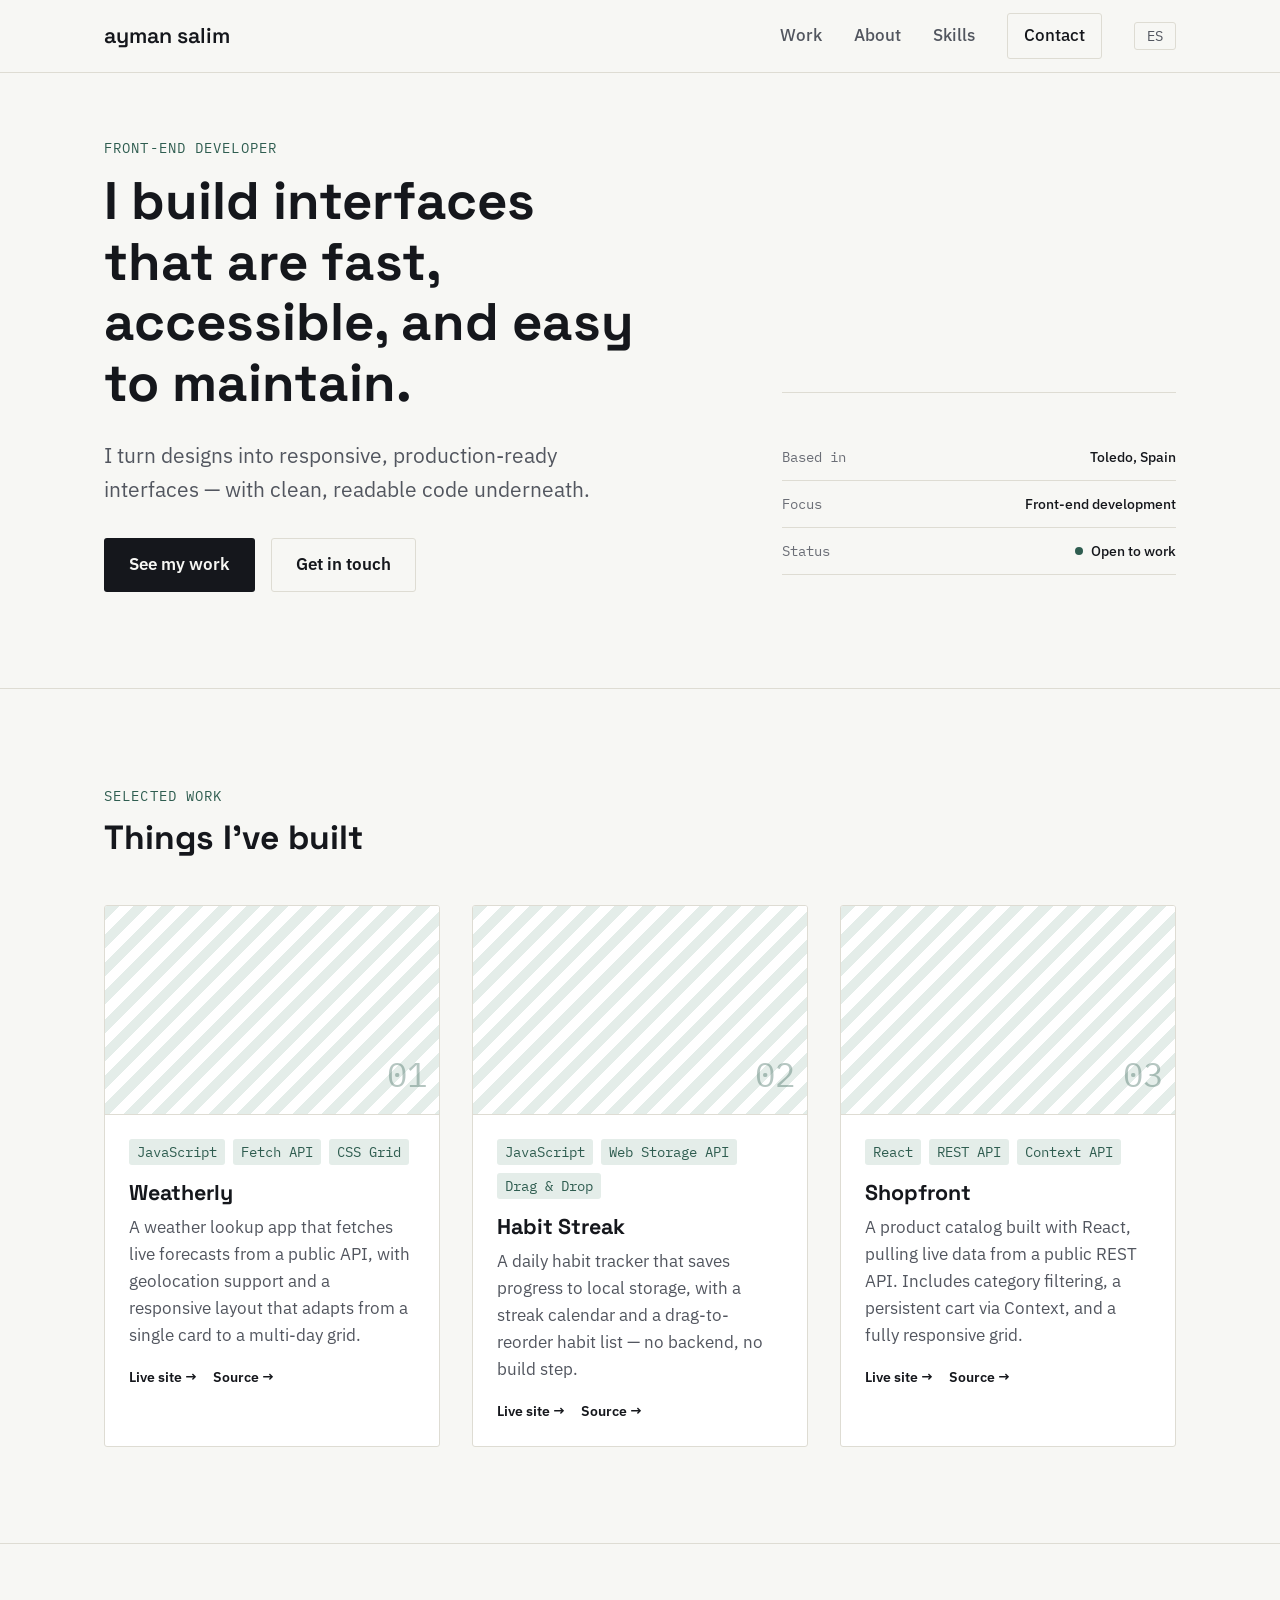
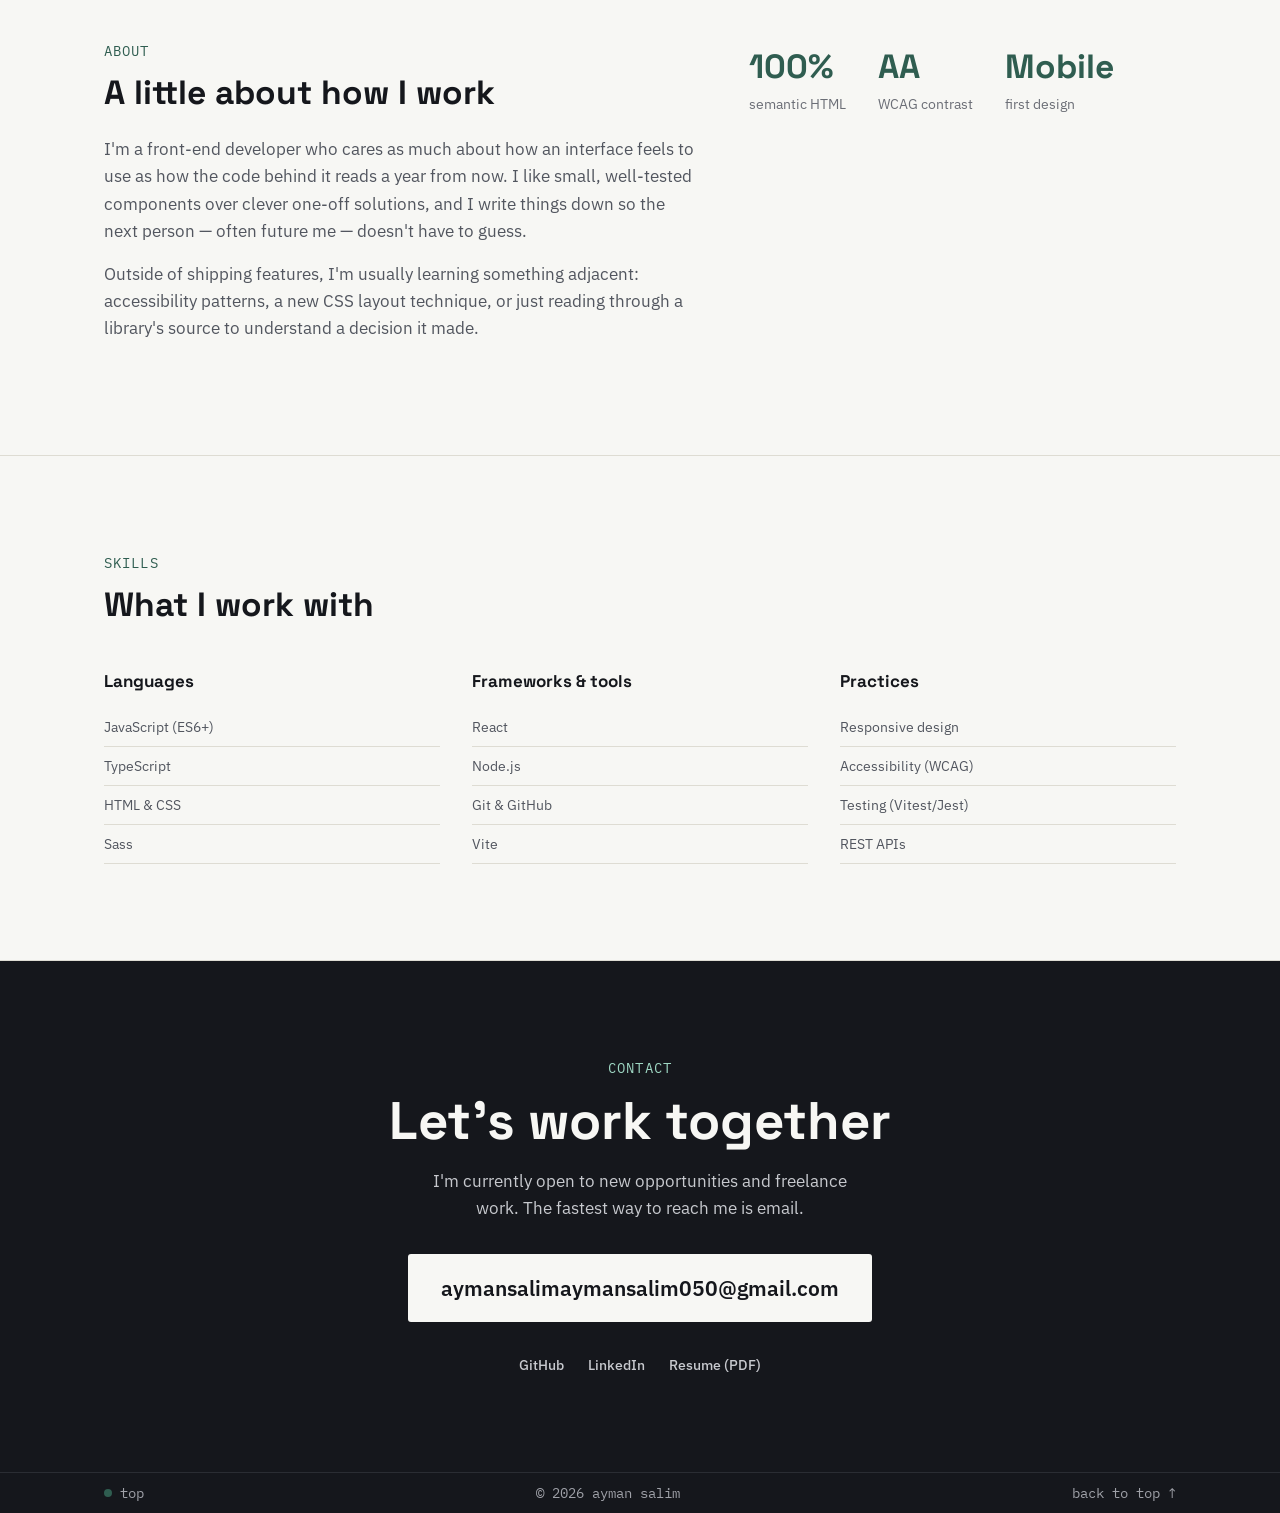
==== index.html @ 505f9938 "Initial commit: Ayman Salim portfolio site" ====
<!DOCTYPE html>
<html lang="en">
<head>
  <meta charset="UTF-8">
  <meta name="viewport" content="width=device-width, initial-scale=1.0">
  <title>ayman salim — Front-End Developer</title>
  <meta name="description" content="Portfolio of ayman salim, a front-end developer building fast, accessible web interfaces with clean, maintainable code.">

  <link rel="icon" type="image/svg+xml" href="favicon.svg">

  <!-- Social preview card (Facebook, WhatsApp, LinkedIn, etc.) -->
  <meta property="og:type" content="website">
  <meta property="og:title" content="ayman salim — Front-End Developer">
  <meta property="og:description" content="Portfolio of ayman salim, a front-end developer building fast, accessible web interfaces with clean, maintainable code.">
  <meta name="twitter:card" content="summary">
  <meta name="twitter:title" content="ayman salim — Front-End Developer">
  <meta name="twitter:description" content="Portfolio of ayman salim, a front-end developer building fast, accessible web interfaces with clean, maintainable code.">

  <link rel="preconnect" href="https://fonts.googleapis.com">
  <link rel="preconnect" href="https://fonts.gstatic.com" crossorigin>
  <link href="https://fonts.googleapis.com/css2?family=IBM+Plex+Mono:wght@400;500&family=IBM+Plex+Sans:wght@400;500;600&family=Space+Grotesk:wght@500;600;700&display=swap" rel="stylesheet">

  <link rel="stylesheet" href="styles.css">
</head>
<body>

  <a class="skip-link" href="#main" data-i18n="skipLink">Skip to content</a>

  <header class="site-header">
    <div class="wrap header-inner">
      <a href="#top" class="logo">ayman salim</a>

      <button class="nav-toggle" id="navToggle" aria-expanded="false" aria-controls="primaryNav">
        <span class="nav-toggle-bar"></span>
        <span class="nav-toggle-bar"></span>
        <span class="nav-toggle-bar"></span>
        <span class="sr-only" data-i18n="navMenu">Menu</span>
      </button>

      <nav class="primary-nav" id="primaryNav">
        <a href="#work" data-i18n="navWork">Work</a>
        <a href="#about" data-i18n="navAbout">About</a>
        <a href="#skills" data-i18n="navSkills">Skills</a>
        <a href="#contact" class="nav-cta" data-i18n="navContact">Contact</a>
        <!-- Language toggle: swaps text via data-i18n attributes in script.js, no page reload -->
        <button class="lang-toggle" id="langToggle" type="button">ES</button>
      </nav>
    </div>
  </header>

  <main id="main">

    <!-- ============ HERO ============ -->
    <section id="top" class="hero">
      <div class="wrap hero-inner">
        <div class="hero-copy">
          <p class="eyebrow" data-i18n="heroEyebrow">Front-End Developer</p>
          <h1 data-i18n="heroHeadline">I build interfaces that are fast, accessible, and easy to maintain.</h1>
          <p class="hero-lede" data-i18n="heroLede">
            I turn designs into responsive, production-ready interfaces —
            with clean, readable code underneath.
          </p>
          <div class="hero-actions">
            <a href="#work" class="btn btn-primary" data-i18n="heroCtaWork">See my work</a>
            <a href="#contact" class="btn btn-ghost" data-i18n="heroCtaContact">Get in touch</a>
          </div>
        </div>

        <aside class="hero-meta" aria-label="Quick facts" data-i18n-aria="heroMetaAriaLabel">
          <dl>
            <div class="hero-meta-row">
              <dt data-i18n="heroMetaBasedIn">Based in</dt>
              <dd data-i18n="heroMetaLocation">Toledo, Spain</dd>
            </div>
            <div class="hero-meta-row">
              <dt data-i18n="heroMetaFocusLabel">Focus</dt>
              <dd data-i18n="heroMetaFocusValue">Front-end development</dd>
            </div>
            <div class="hero-meta-row">
              <dt data-i18n="heroMetaStatusLabel">Status</dt>
              <dd><span class="status-dot" aria-hidden="true"></span> <span data-i18n="heroMetaStatusValue">Open to work</span></dd>
            </div>
          </dl>
        </aside>
      </div>
    </section>

    <!-- ============ WORK ============ -->
    <section id="work" class="work">
      <div class="wrap reveal">
        <p class="eyebrow" data-i18n="workEyebrow">Selected work</p>
        <h2 data-i18n="workHeading">Things I've built</h2>

        <div class="project-grid">

          <!--
            TO ADD A REAL PROJECT: copy one whole <article class="project-card">…</article>
            block (or paste over an example one below), then:
              1. Swap the <div class="project-media"> for a real screenshot:
                 <img src="images/your-project.png" alt="Screenshot of Your Project">
              2. Update the tags, <h3> title, and <p data-i18n="..."> description
                 (give it its own data-i18n key and add EN/ES text for it in script.js).
              3. Point "Live site" at your deployed URL (e.g. Netlify/GitHub Pages)
                 and "Source" at the GitHub repo.
          -->
          <article class="project-card">
            <div class="project-media" aria-hidden="true"></div>
            <div class="project-body">
              <div class="project-tags">
                <span class="tag">JavaScript</span>
                <span class="tag">Fetch API</span>
                <span class="tag">CSS Grid</span>
              </div>
              <h3>Weatherly</h3>
              <p data-i18n="project1Desc">A weather lookup app that fetches live forecasts from a public API, with geolocation support and a responsive layout that adapts from a single card to a multi-day grid.</p>
              <div class="project-links">
                <a href="#" data-i18n="linkLiveSite">Live site →</a>
                <a href="#" data-i18n="linkSource">Source →</a>
              </div>
            </div>
          </article>

          <article class="project-card">
            <div class="project-media" aria-hidden="true"></div>
            <div class="project-body">
              <div class="project-tags">
                <span class="tag">JavaScript</span>
                <span class="tag">Web Storage API</span>
                <span class="tag">Drag &amp; Drop</span>
              </div>
              <h3>Habit Streak</h3>
              <p data-i18n="project2Desc">A daily habit tracker that saves progress to local storage, with a streak calendar and a drag-to-reorder habit list — no backend, no build step.</p>
              <div class="project-links">
                <a href="#" data-i18n="linkLiveSite">Live site →</a>
                <a href="#" data-i18n="linkSource">Source →</a>
              </div>
            </div>
          </article>

          <article class="project-card">
            <div class="project-media" aria-hidden="true"></div>
            <div class="project-body">
              <div class="project-tags">
                <span class="tag">React</span>
                <span class="tag">REST API</span>
                <span class="tag">Context API</span>
              </div>
              <h3>Shopfront</h3>
              <p data-i18n="project3Desc">A product catalog built with React, pulling live data from a public REST API. Includes category filtering, a persistent cart via Context, and a fully responsive grid.</p>
              <div class="project-links">
                <a href="#" data-i18n="linkLiveSite">Live site →</a>
                <a href="#" data-i18n="linkSource">Source →</a>
              </div>
            </div>
          </article>

        </div>
      </div>
    </section>

    <!-- ============ ABOUT ============ -->
    <section id="about" class="about">
      <div class="wrap about-inner reveal">
        <div>
          <p class="eyebrow" data-i18n="aboutEyebrow">About</p>
          <h2 data-i18n="aboutHeading">A little about how I work</h2>
          <!-- REPLACE: your real bio, 2–3 short paragraphs -->
          <p data-i18n="aboutBio1">
            I'm a front-end developer who cares as much about how an
            interface feels to use as how the code behind it reads a year
            from now. I like small, well-tested components over clever
            one-off solutions, and I write things down so the next person —
            often future me — doesn't have to guess.
          </p>
          <p data-i18n="aboutBio2">
            Outside of shipping features, I'm usually learning something
            adjacent: accessibility patterns, a new CSS layout technique, or
            just reading through a library's source to understand a decision
            it made.
          </p>
        </div>
        <div class="about-facts">
          <div class="fact">
            <span class="fact-num">100%</span>
            <span class="fact-label" data-i18n="factSemantic">semantic HTML</span>
          </div>
          <div class="fact">
            <span class="fact-num">AA</span>
            <span class="fact-label" data-i18n="factAccessible">WCAG contrast</span>
          </div>
          <div class="fact">
            <span class="fact-num">Mobile</span>
            <span class="fact-label" data-i18n="factResponsive">first design</span>
          </div>
        </div>
      </div>
    </section>

    <!-- ============ SKILLS ============ -->
    <section id="skills" class="skills">
      <div class="wrap reveal">
        <p class="eyebrow" data-i18n="skillsEyebrow">Skills</p>
        <h2 data-i18n="skillsHeading">What I work with</h2>

        <div class="skills-grid">
          <div class="skill-group">
            <h3 data-i18n="skillsLanguages">Languages</h3>
            <ul>
              <li>JavaScript (ES6+)</li>
              <li>TypeScript</li>
              <li>HTML &amp; CSS</li>
              <li>Sass</li>
            </ul>
          </div>
          <div class="skill-group">
            <h3 data-i18n="skillsFrameworks">Frameworks &amp; tools</h3>
            <ul>
              <li>React</li>
              <li>Node.js</li>
              <li>Git &amp; GitHub</li>
              <li>Vite</li>
            </ul>
          </div>
          <div class="skill-group">
            <h3 data-i18n="skillsPractices">Practices</h3>
            <ul>
              <li data-i18n="practiceResponsive">Responsive design</li>
              <li data-i18n="practiceAccessibility">Accessibility (WCAG)</li>
              <li data-i18n="practiceTesting">Testing (Vitest/Jest)</li>
              <li data-i18n="practiceRest">REST APIs</li>
            </ul>
          </div>
        </div>
      </div>
    </section>

    <!-- ============ CONTACT ============ -->
    <section id="contact" class="contact">
      <div class="wrap contact-inner reveal">
        <p class="eyebrow" data-i18n="contactEyebrow">Contact</p>
        <h2 data-i18n="contactHeading">Let's work together</h2>
        <p class="contact-lede" data-i18n="contactLede">
          I'm currently open to new opportunities and freelance work.
          The fastest way to reach me is email.
        </p>
        <a href="mailto:aymansalimaymansalim050@gmail.com" class="btn btn-primary btn-large">aymansalimaymansalim050@gmail.com</a>
        <div class="contact-links">
          <a href="https://github.com/aymansalimaymansalim050-dev">GitHub</a>
          <a href="https://www.linkedin.com/in/aymansalim-aymansalim-318a273a3/">LinkedIn</a>
          <a href="#" data-i18n="contactResume">Resume (PDF)</a>
        </div>
      </div>
    </section>

  </main>

  <footer class="site-footer">
    <div class="wrap status-bar">
      <span class="status-bar-item">
        <span class="status-dot" aria-hidden="true"></span>
        <span id="statusSection">top</span>
      </span>
      <span class="status-bar-item status-bar-copyright">© 2026 ayman salim</span>
      <a class="status-bar-item status-bar-top" href="#top" data-i18n="footerBackToTop">back to top ↑</a>
    </div>
  </footer>

  <script src="script.js" defer></script>
</body>
</html>
---- styles.css ----
/* ==========================================================================
   DESIGN TOKENS
   Everything visual is derived from these variables. Change a value here
   and it updates everywhere it's used — this is what keeps a site looking
   consistent instead of drifting as it grows.
   ========================================================================== */
:root {
  /* Color */
  --bg: #F7F7F4;
  --bg-raised: #FFFFFF;
  --ink: #15171C;
  --ink-soft: #52565F;
  --ink-faint: #6B6E76;
  --accent: #2F5D50;
  --accent-soft: #E4EDE9;
  --line: #DEDCD3;

  /* Type */
  --font-display: "Space Grotesk", sans-serif;
  --font-body: "IBM Plex Sans", sans-serif;
  --font-mono: "IBM Plex Mono", monospace;

  /* Fluid type scale: clamp(min, preferred, max) so text scales smoothly
     between mobile and desktop instead of jumping at breakpoints. */
  --step-sm: clamp(0.8rem, 0.78rem + 0.1vw, 0.875rem);
  --step-base: clamp(1rem, 0.97rem + 0.15vw, 1.0625rem);
  --step-lg: clamp(1.15rem, 1.1rem + 0.3vw, 1.35rem);
  --step-xl: clamp(1.6rem, 1.4rem + 1vw, 2.1rem);
  --step-2xl: clamp(2.1rem, 1.7rem + 2vw, 3.4rem);

  /* Spacing scale (4px base) */
  --space-1: 0.25rem;
  --space-2: 0.5rem;
  --space-3: 0.75rem;
  --space-4: 1rem;
  --space-6: 1.5rem;
  --space-8: 2rem;
  --space-12: 3rem;
  --space-16: 4rem;
  --space-24: 6rem;

  --radius: 3px;
  --max-width: 1120px;
  --transition: 160ms ease;
}

/* ==========================================================================
   RESET & BASE
   ========================================================================== */
*, *::before, *::after { box-sizing: border-box; }
html { scroll-behavior: smooth; }

@media (prefers-reduced-motion: reduce) {
  html { scroll-behavior: auto; }
  *, *::before, *::after {
    animation-duration: 0.01ms !important;
    transition-duration: 0.01ms !important;
  }
}

body {
  margin: 0;
  background: var(--bg);
  color: var(--ink);
  font-family: var(--font-body);
  font-size: var(--step-base);
  line-height: 1.6;
  -webkit-font-smoothing: antialiased;
}

h1, h2, h3 { font-family: var(--font-display); line-height: 1.15; margin: 0; }
p { margin: 0 0 var(--space-4); color: var(--ink-soft); }
ul { margin: 0; padding: 0; list-style: none; }
a { color: inherit; text-decoration: none; }
img { max-width: 100%; display: block; }

/* Visible focus ring for keyboard users — never remove this without
   replacing it with something equally visible. Mouse users don't see it
   because we scope it to :focus-visible. */
:focus-visible {
  outline: 2px solid var(--accent);
  outline-offset: 3px;
}

.sr-only {
  position: absolute;
  width: 1px; height: 1px;
  padding: 0; margin: -1px;
  overflow: hidden;
  clip: rect(0, 0, 0, 0);
  white-space: nowrap;
  border: 0;
}

.skip-link {
  position: absolute;
  left: var(--space-4);
  top: -100px;
  background: var(--ink);
  color: var(--bg);
  padding: var(--space-2) var(--space-4);
  border-radius: var(--radius);
  z-index: 100;
  transition: top var(--transition);
}
.skip-link:focus { top: var(--space-4); }

.wrap {
  max-width: var(--max-width);
  margin-inline: auto;
  padding-inline: var(--space-6);
}

/* Scroll reveal: sections fade + rise into place the first time they enter
   the viewport (see the IntersectionObserver in script.js). The hidden state
   only applies once script.js adds "js-ready" to <html> — so if JS fails to
   load, .reveal elements are just normal, fully-visible content. */
.js-ready .reveal {
  opacity: 0;
  transform: translateY(16px);
  transition: opacity 500ms ease, transform 500ms ease;
}
.js-ready .reveal.is-visible {
  opacity: 1;
  transform: translateY(0);
}

.eyebrow {
  font-family: var(--font-mono);
  font-size: var(--step-sm);
  color: var(--accent);
  text-transform: uppercase;
  letter-spacing: 0.08em;
  margin: 0 0 var(--space-3);
}

/* ==========================================================================
   BUTTONS
   ========================================================================== */
.btn {
  display: inline-flex;
  align-items: center;
  gap: var(--space-2);
  padding: var(--space-3) var(--space-6);
  border-radius: var(--radius);
  font-weight: 600;
  font-size: var(--step-base);
  border: 1px solid transparent;
  transition: background var(--transition), color var(--transition), border-color var(--transition);
}
.btn-primary { background: var(--ink); color: var(--bg); }
.btn-primary:hover { background: var(--accent); }
.btn-ghost { border-color: var(--line); color: var(--ink); }
.btn-ghost:hover { border-color: var(--ink); }
.btn-large { padding: var(--space-4) var(--space-8); font-size: var(--step-lg); }

/* ==========================================================================
   HEADER / NAV
   ========================================================================== */
.site-header {
  position: sticky;
  top: 0;
  z-index: 50;
  background: var(--bg);
  border-bottom: 1px solid var(--line);
}

.header-inner {
  display: flex;
  align-items: center;
  justify-content: space-between;
  height: 72px;
}

.logo {
  font-family: var(--font-display);
  font-weight: 600;
  font-size: var(--step-lg);
}

.primary-nav {
  display: none;
  gap: var(--space-8);
  align-items: center;
}
.primary-nav a { font-weight: 500; color: var(--ink-soft); transition: color var(--transition); }
.primary-nav a:hover { color: var(--ink); }
.primary-nav a.nav-cta {
  color: var(--ink);
  border: 1px solid var(--line);
  border-radius: var(--radius);
  padding: var(--space-2) var(--space-4);
}
.primary-nav a.nav-cta:hover { border-color: var(--ink); }
.primary-nav a.active-link { color: var(--accent); }

.lang-toggle {
  font-family: var(--font-mono);
  font-size: var(--step-sm);
  color: var(--ink-soft);
  background: none;
  border: 1px solid var(--line);
  border-radius: var(--radius);
  padding: var(--space-1) var(--space-3);
  cursor: pointer;
  transition: border-color var(--transition), color var(--transition);
}
.lang-toggle:hover { border-color: var(--accent); color: var(--accent); }

.nav-toggle {
  display: flex;
  flex-direction: column;
  gap: 5px;
  width: 32px;
  padding: var(--space-2);
  background: none;
  border: none;
  cursor: pointer;
}
.nav-toggle-bar {
  height: 2px;
  background: var(--ink);
  border-radius: 2px;
  transition: transform var(--transition), opacity var(--transition);
}
.nav-toggle[aria-expanded="true"] .nav-toggle-bar:nth-child(1) { transform: translateY(7px) rotate(45deg); }
.nav-toggle[aria-expanded="true"] .nav-toggle-bar:nth-child(2) { opacity: 0; }
.nav-toggle[aria-expanded="true"] .nav-toggle-bar:nth-child(3) { transform: translateY(-7px) rotate(-45deg); }

/* Mobile menu: shown as a full-width dropdown when toggled open */
@media (max-width: 767px) {
  .primary-nav {
    position: absolute;
    top: 72px; left: 0; right: 0;
    flex-direction: column;
    align-items: flex-start;
    gap: var(--space-2);
    background: var(--bg);
    border-bottom: 1px solid var(--line);
    padding: var(--space-4) var(--space-6) var(--space-6);
  }
  .primary-nav.open { display: flex; }
}

@media (min-width: 768px) {
  .nav-toggle { display: none; }
  .primary-nav { display: flex; }
}

/* ==========================================================================
   HERO
   ========================================================================== */
.hero { padding-block: var(--space-16) var(--space-24); }

.hero-inner {
  display: grid;
  gap: var(--space-12);
}

.hero h1 {
  font-size: var(--step-2xl);
  max-width: 16ch;
  margin-bottom: var(--space-6);
}

.hero-lede { font-size: var(--step-lg); max-width: 42ch; }

.hero-actions { display: flex; gap: var(--space-4); flex-wrap: wrap; margin-top: var(--space-8); }

.hero-meta {
  border-top: 1px solid var(--line);
  padding-top: var(--space-6);
}
.hero-meta-row {
  display: flex;
  justify-content: space-between;
  padding-block: var(--space-3);
  border-bottom: 1px solid var(--line);
  font-size: var(--step-sm);
}
.hero-meta-row dt { font-family: var(--font-mono); color: var(--ink-faint); }
.hero-meta-row dd { margin: 0; font-weight: 500; display: flex; align-items: center; gap: var(--space-2); }

.status-dot {
  width: 8px; height: 8px;
  border-radius: 50%;
  background: var(--accent);
  display: inline-block;
}

@media (min-width: 900px) {
  .hero-inner { grid-template-columns: 1.6fr 1fr; align-items: end; }
}

/* ==========================================================================
   WORK
   ========================================================================== */
.work { padding-block: var(--space-24); border-top: 1px solid var(--line); }
.work h2 { font-size: var(--step-xl); margin-bottom: var(--space-12); }

.project-grid {
  display: grid;
  gap: var(--space-8);
  grid-template-columns: 1fr;
  counter-reset: project-counter;
}

@media (min-width: 700px) {
  .project-grid { grid-template-columns: repeat(2, 1fr); }
}
@media (min-width: 1050px) {
  .project-grid { grid-template-columns: repeat(3, 1fr); }
}

.project-card {
  background: var(--bg-raised);
  border: 1px solid var(--line);
  border-radius: var(--radius);
  overflow: hidden;
  counter-increment: project-counter;
  transition: border-color var(--transition), transform var(--transition), box-shadow var(--transition);
}
.project-card:hover {
  border-color: var(--accent);
  transform: translateY(-2px);
  box-shadow: 0 12px 24px -14px rgba(21, 23, 28, 0.25);
}

.project-media {
  position: relative;
  aspect-ratio: 16 / 10;
  background:
    repeating-linear-gradient(135deg, var(--accent-soft), var(--accent-soft) 10px, var(--bg-raised) 10px, var(--bg-raised) 20px);
  border-bottom: 1px solid var(--line);
  /* Placeholder pattern — swap for a real project screenshot: <img> instead of this div. */
}
.project-media::before {
  /* Shows 01 / 02 / 03 while the placeholder pattern is in use. Once you
     swap this div for a real <img>, the counter goes with it automatically. */
  content: counter(project-counter, decimal-leading-zero);
  position: absolute;
  right: var(--space-3);
  bottom: var(--space-3);
  font-family: var(--font-mono);
  font-size: var(--step-xl);
  color: var(--accent);
  opacity: 0.35;
}

.project-body { padding: var(--space-6); }

.project-tags { display: flex; flex-wrap: wrap; gap: var(--space-2); margin-bottom: var(--space-4); }
.tag {
  font-family: var(--font-mono);
  font-size: var(--step-sm);
  color: var(--accent);
  background: var(--accent-soft);
  padding: 2px var(--space-2);
  border-radius: var(--radius);
}

.project-card h3 { font-size: var(--step-lg); margin-bottom: var(--space-2); }

.project-links { display: flex; gap: var(--space-4); margin-top: var(--space-4); }
.project-links a { font-weight: 600; font-size: var(--step-sm); color: var(--ink); }
.project-links a:hover { color: var(--accent); }

/* ==========================================================================
   ABOUT
   ========================================================================== */
.about { padding-block: var(--space-24); border-top: 1px solid var(--line); }
.about-inner { display: grid; gap: var(--space-12); }
.about h2 { font-size: var(--step-xl); margin-bottom: var(--space-6); }

.about-facts { display: flex; gap: var(--space-8); align-items: flex-start; }
.fact { display: flex; flex-direction: column; }
.fact-num { font-family: var(--font-display); font-size: var(--step-xl); font-weight: 700; color: var(--accent); }
.fact-label { font-size: var(--step-sm); color: var(--ink-faint); }

@media (min-width: 900px) {
  .about-inner { grid-template-columns: 1.4fr 1fr; }
}

/* ==========================================================================
   SKILLS
   ========================================================================== */
.skills { padding-block: var(--space-24); border-top: 1px solid var(--line); }
.skills h2 { font-size: var(--step-xl); margin-bottom: var(--space-12); }

.skills-grid { display: grid; gap: var(--space-8); grid-template-columns: 1fr; }
@media (min-width: 700px) {
  .skills-grid { grid-template-columns: repeat(3, 1fr); }
}

.skill-group h3 { font-size: var(--step-base); margin-bottom: var(--space-4); }
.skill-group li {
  padding-block: var(--space-2);
  border-bottom: 1px solid var(--line);
  color: var(--ink-soft);
  font-size: var(--step-sm);
}

/* ==========================================================================
   CONTACT
   ========================================================================== */
.contact {
  padding-block: var(--space-24);
  border-top: 1px solid var(--line);
  background: var(--ink);
  color: var(--bg);
}
.contact-inner { text-align: center; }
.contact h2 { font-size: var(--step-2xl); color: var(--bg); margin-bottom: var(--space-4); }
.contact-lede { color: #C7C9CE; max-width: 46ch; margin-inline: auto; margin-bottom: var(--space-8); }
.contact .eyebrow { color: #9FD8C4; }

.contact .btn-primary { background: var(--bg); color: var(--ink); }
.contact .btn-primary:hover { background: #9FD8C4; }

.contact-links {
  display: flex;
  gap: var(--space-6);
  justify-content: center;
  margin-top: var(--space-8);
}
.contact-links a { font-size: var(--step-sm); color: #C7C9CE; font-weight: 500; transition: color var(--transition); }
.contact-links a:hover { color: var(--bg); }

/* ==========================================================================
   FOOTER / STATUS BAR
   Signature element: styled like an IDE status line, tracks the section
   currently in view (see script.js).
   ========================================================================== */
.site-footer { background: var(--ink); border-top: 1px solid #2A2D33; }

.status-bar {
  display: flex;
  align-items: center;
  justify-content: space-between;
  height: 40px;
  font-family: var(--font-mono);
  font-size: var(--step-sm);
  color: #9FA1A8;
}

.status-bar-item { display: flex; align-items: center; gap: var(--space-2); }
.status-bar-copyright { display: none; }
.status-bar-top { color: #9FA1A8; transition: color var(--transition); }
.status-bar-top:hover { color: var(--bg); }

@media (min-width: 600px) {
  .status-bar-copyright { display: inline; }
}
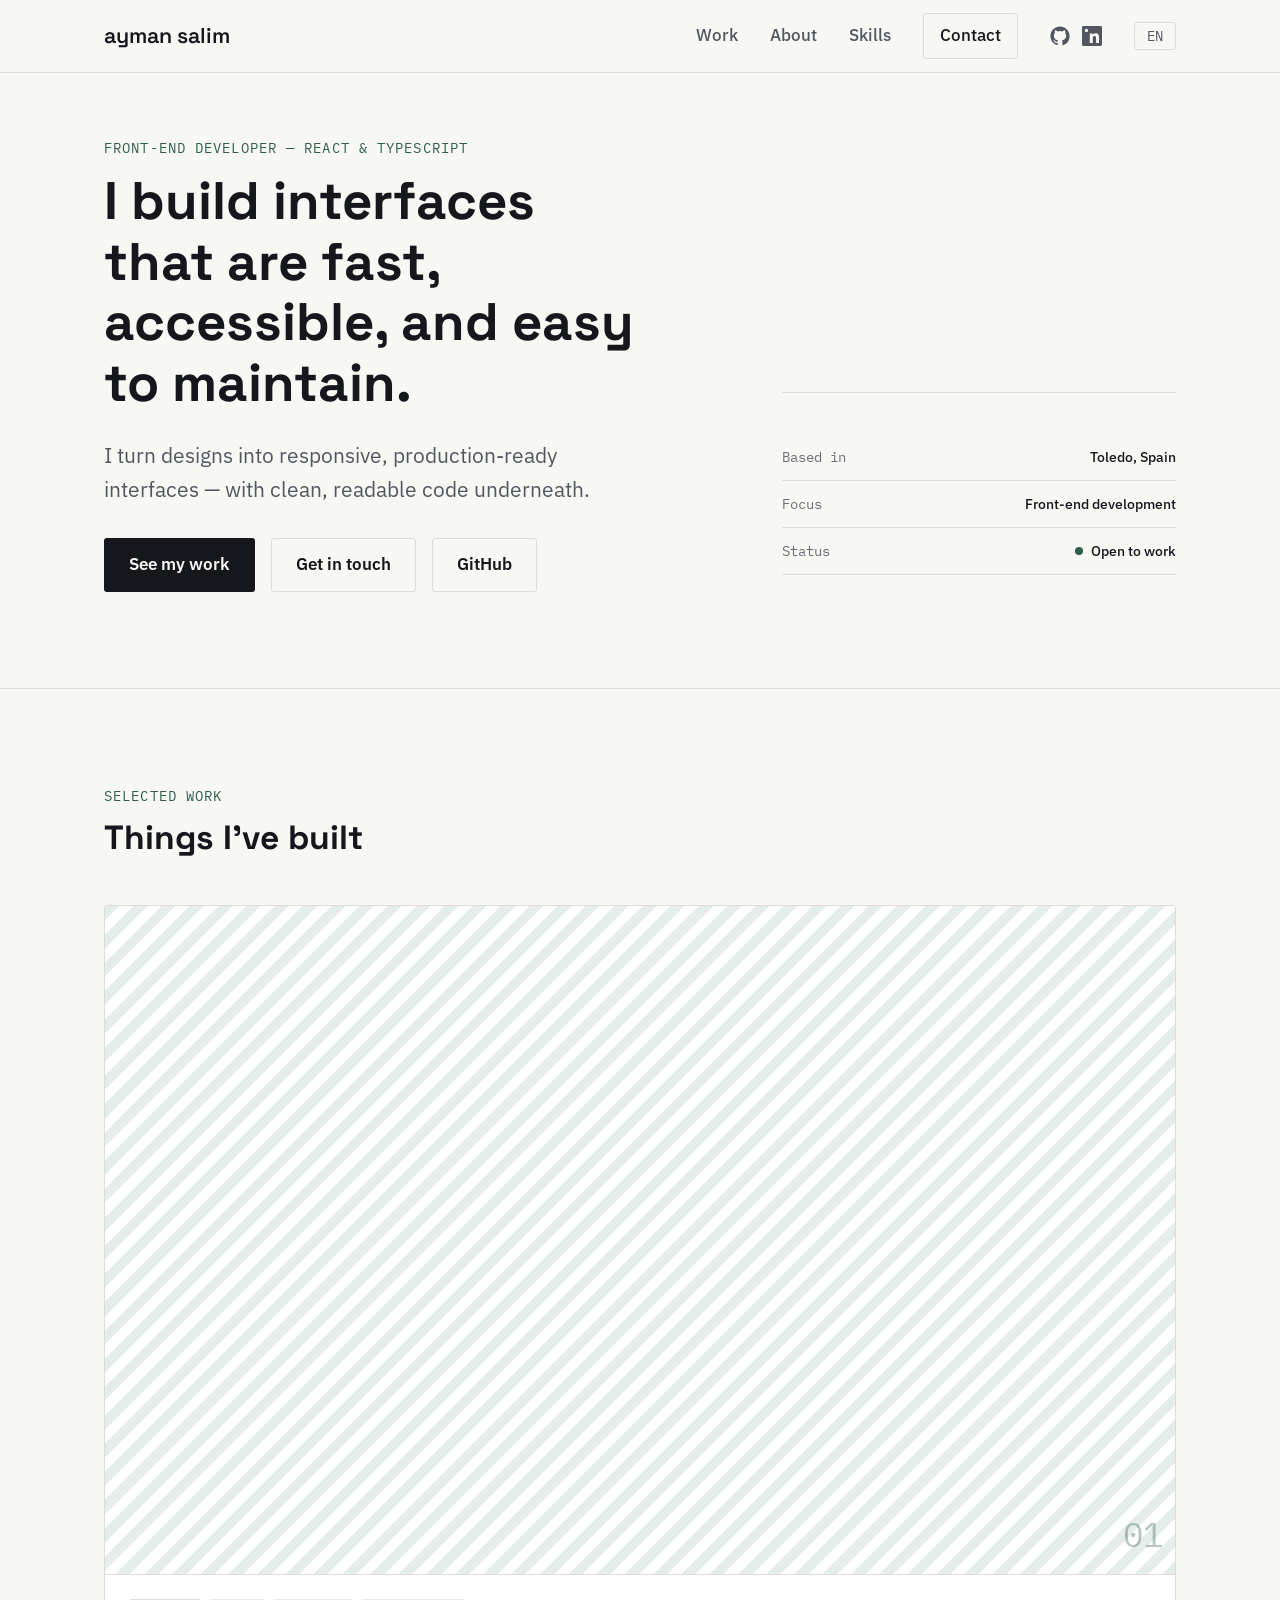
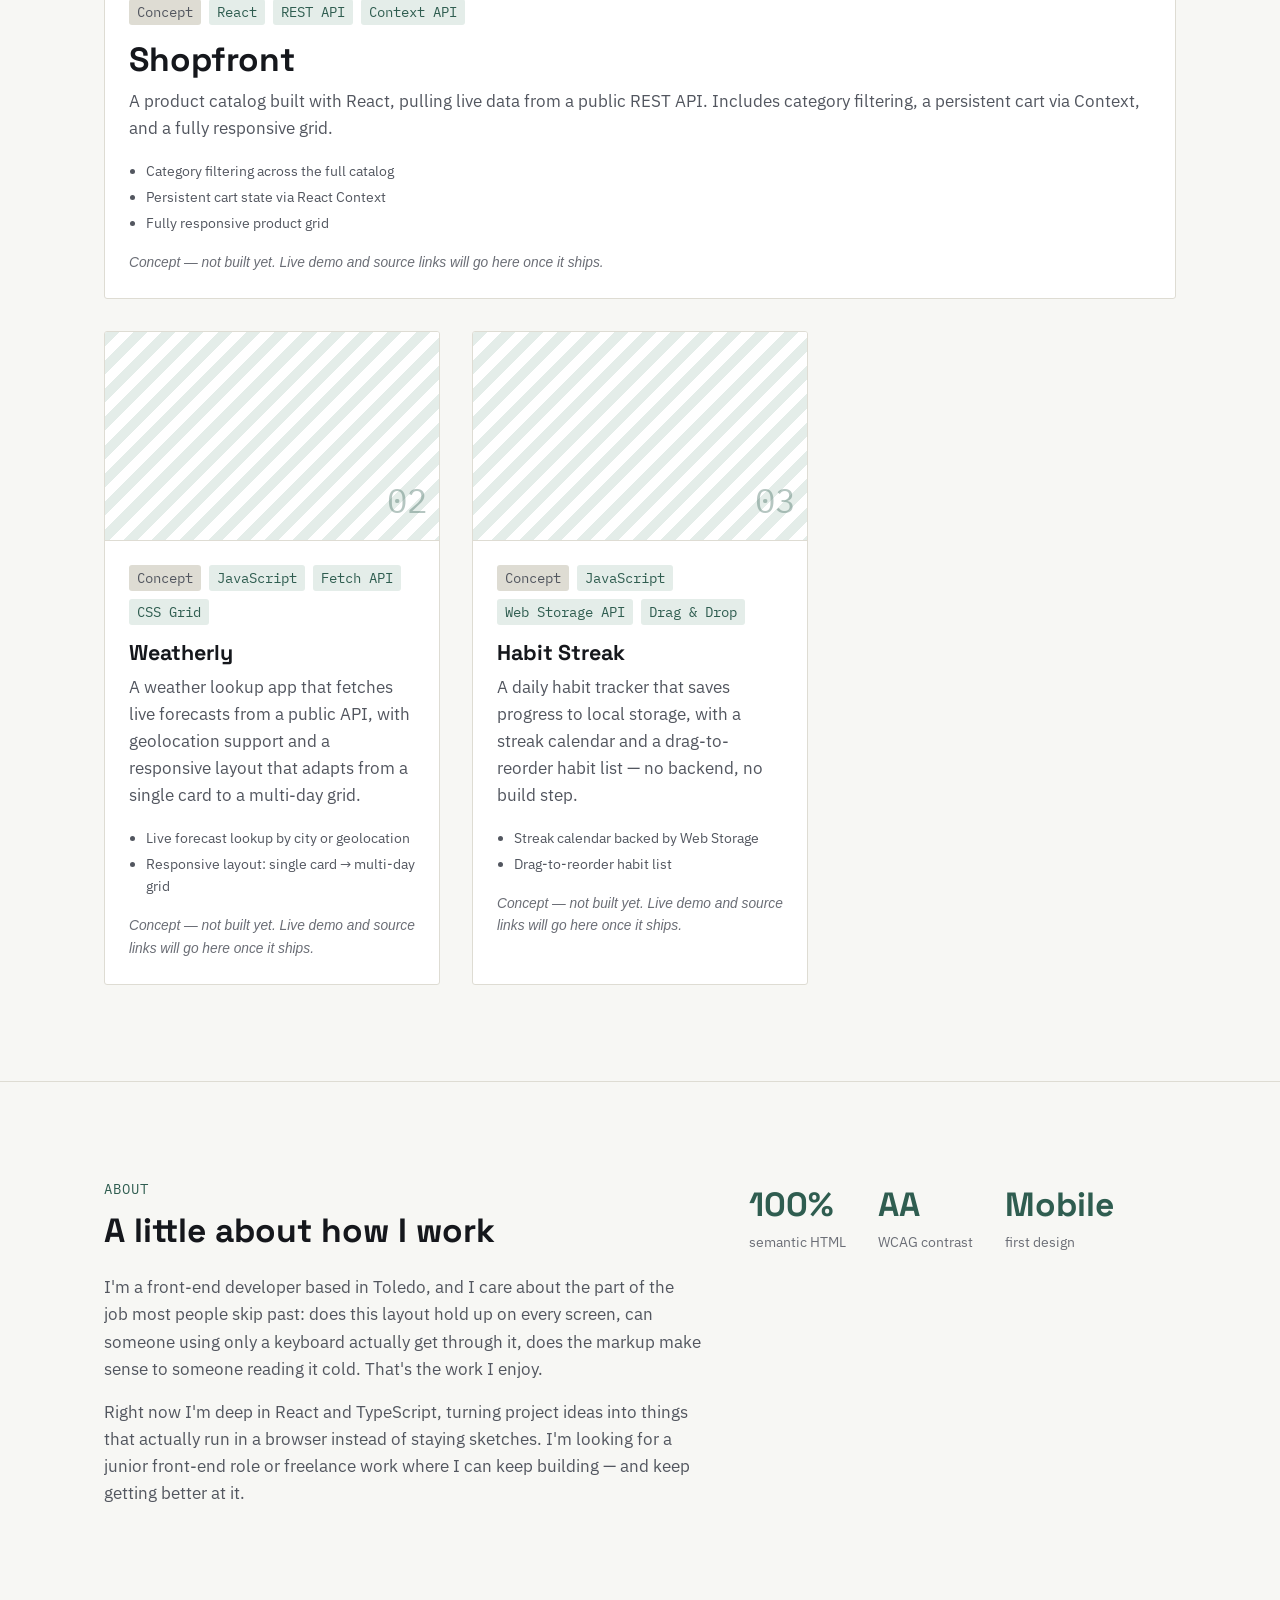
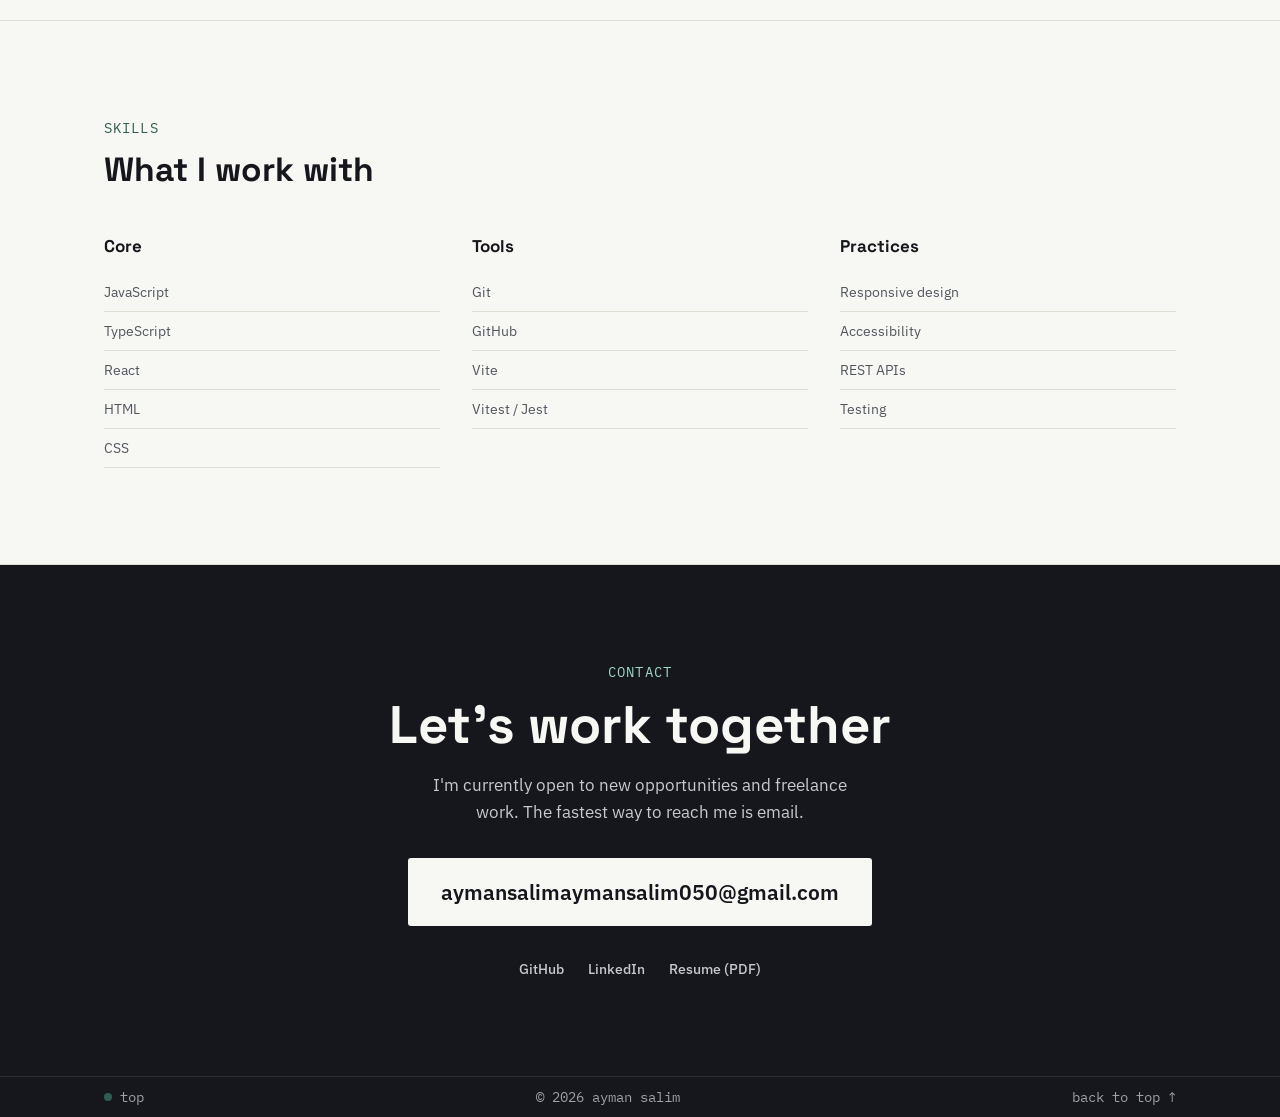
==== commit 2401eaff: "Full portfolio pass: React/TS positioning, honest concept-project cards, reworked about/skills, nav " ====
--- a/index.html
+++ b/index.html
@@ -4,17 +4,19 @@
   <meta charset="UTF-8">
   <meta name="viewport" content="width=device-width, initial-scale=1.0">
   <title>ayman salim — Front-End Developer</title>
-  <meta name="description" content="Portfolio of ayman salim, a front-end developer building fast, accessible web interfaces with clean, maintainable code.">
+  <meta name="description" content="Front-end developer specializing in React and TypeScript, building fast, responsive, and accessible web interfaces.">
+  <link rel="canonical" href="https://ayman-salim.vercel.app/">
 
   <link rel="icon" type="image/svg+xml" href="favicon.svg">
 
   <!-- Social preview card (Facebook, WhatsApp, LinkedIn, etc.) -->
   <meta property="og:type" content="website">
+  <meta property="og:url" content="https://ayman-salim.vercel.app/">
   <meta property="og:title" content="ayman salim — Front-End Developer">
-  <meta property="og:description" content="Portfolio of ayman salim, a front-end developer building fast, accessible web interfaces with clean, maintainable code.">
+  <meta property="og:description" content="Front-end developer specializing in React and TypeScript, building fast, responsive, and accessible web interfaces.">
   <meta name="twitter:card" content="summary">
   <meta name="twitter:title" content="ayman salim — Front-End Developer">
-  <meta name="twitter:description" content="Portfolio of ayman salim, a front-end developer building fast, accessible web interfaces with clean, maintainable code.">
+  <meta name="twitter:description" content="Front-end developer specializing in React and TypeScript, building fast, responsive, and accessible web interfaces.">
 
   <link rel="preconnect" href="https://fonts.googleapis.com">
   <link rel="preconnect" href="https://fonts.gstatic.com" crossorigin>
@@ -42,8 +44,18 @@
         <a href="#about" data-i18n="navAbout">About</a>
         <a href="#skills" data-i18n="navSkills">Skills</a>
         <a href="#contact" class="nav-cta" data-i18n="navContact">Contact</a>
+
+        <div class="nav-icons">
+          <a href="https://github.com/aymansalimaymansalim050-dev" class="nav-icon-link" aria-label="GitHub">
+            <svg viewBox="0 0 24 24" width="20" height="20" aria-hidden="true"><path fill="currentColor" d="M12 .5C5.65.5.5 5.65.5 12c0 5.09 3.29 9.4 7.86 10.93.57.1.78-.25.78-.55 0-.27-.01-1.17-.02-2.12-3.2.7-3.87-1.36-3.87-1.36-.53-1.33-1.28-1.69-1.28-1.69-1.05-.71.08-.7.08-.7 1.16.08 1.77 1.19 1.77 1.19 1.03 1.76 2.7 1.25 3.36.95.1-.75.4-1.25.72-1.53-2.56-.29-5.25-1.28-5.25-5.7 0-1.26.45-2.29 1.19-3.09-.12-.29-.52-1.47.11-3.06 0 0 .97-.31 3.18 1.18a11.1 11.1 0 0 1 5.79 0c2.2-1.49 3.17-1.18 3.17-1.18.64 1.59.24 2.77.12 3.06.74.8 1.19 1.83 1.19 3.09 0 4.43-2.7 5.41-5.27 5.7.42.36.78 1.07.78 2.16 0 1.56-.01 2.82-.01 3.2 0 .3.2.66.79.55A11.5 11.5 0 0 0 23.5 12c0-6.35-5.15-11.5-11.5-11.5Z"/></svg>
+          </a>
+          <a href="https://www.linkedin.com/in/aymansalim-aymansalim-318a273a3/" class="nav-icon-link" aria-label="LinkedIn">
+            <svg viewBox="0 0 24 24" width="20" height="20" aria-hidden="true"><path fill="currentColor" d="M20.45 20.45h-3.55v-5.57c0-1.33-.02-3.03-1.85-3.03-1.85 0-2.14 1.44-2.14 2.94v5.66H9.36V9h3.41v1.56h.05c.48-.9 1.63-1.85 3.36-1.85 3.59 0 4.27 2.36 4.27 5.44v6.3ZM5.34 7.43a2.06 2.06 0 1 1 0-4.12 2.06 2.06 0 0 1 0 4.12ZM3.56 20.45h3.56V9H3.56v11.45ZM22.22 0H1.77C.79 0 0 .77 0 1.73v20.54C0 23.23.79 24 1.77 24h20.45c.98 0 1.78-.77 1.78-1.73V1.73C24 .77 23.2 0 22.22 0Z"/></svg>
+          </a>
+        </div>
+
         <!-- Language toggle: swaps text via data-i18n attributes in script.js, no page reload -->
-        <button class="lang-toggle" id="langToggle" type="button">ES</button>
+        <button class="lang-toggle" id="langToggle" type="button">EN</button>
       </nav>
     </div>
   </header>
@@ -54,7 +66,7 @@
     <section id="top" class="hero">
       <div class="wrap hero-inner">
         <div class="hero-copy">
-          <p class="eyebrow" data-i18n="heroEyebrow">Front-End Developer</p>
+          <p class="eyebrow" data-i18n="heroEyebrow">Front-End Developer — React &amp; TypeScript</p>
           <h1 data-i18n="heroHeadline">I build interfaces that are fast, accessible, and easy to maintain.</h1>
           <p class="hero-lede" data-i18n="heroLede">
             I turn designs into responsive, production-ready interfaces —
@@ -63,6 +75,7 @@
           <div class="hero-actions">
             <a href="#work" class="btn btn-primary" data-i18n="heroCtaWork">See my work</a>
             <a href="#contact" class="btn btn-ghost" data-i18n="heroCtaContact">Get in touch</a>
+            <a href="https://github.com/aymansalimaymansalim050-dev" class="btn btn-ghost" data-i18n="heroCtaGithub">GitHub</a>
           </div>
         </div>
 
@@ -98,25 +111,52 @@
             block (or paste over an example one below), then:
               1. Swap the <div class="project-media"> for a real screenshot:
                  <img src="images/your-project.png" alt="Screenshot of Your Project">
-              2. Update the tags, <h3> title, and <p data-i18n="..."> description
+              2. Update the tags, <h3> title, feature list, and <p data-i18n="..."> description
                  (give it its own data-i18n key and add EN/ES text for it in script.js).
-              3. Point "Live site" at your deployed URL (e.g. Netlify/GitHub Pages)
-                 and "Source" at the GitHub repo.
+              3. Remove the .status-badge and .project-status paragraph — the project is real now.
+              4. Replace the .project-status paragraph with the actual links, e.g.:
+                 <div class="project-links">
+                   <a href="PROJECT_LIVE_URL" data-i18n="linkLiveSite">Live site →</a>
+                   <a href="PROJECT_GITHUB_URL" data-i18n="linkSource">Source →</a>
+                 </div>
+                 (swap PROJECT_LIVE_URL / PROJECT_GITHUB_URL for the real deploy + repo URLs)
           -->
+          <article class="project-card project-featured">
+            <div class="project-media" aria-hidden="true"></div>
+            <div class="project-body">
+              <div class="project-tags">
+                <span class="tag tag-status">Concept</span>
+                <span class="tag">React</span>
+                <span class="tag">REST API</span>
+                <span class="tag">Context API</span>
+              </div>
+              <h3>Shopfront</h3>
+              <p data-i18n="project3Desc">A product catalog built with React, pulling live data from a public REST API. Includes category filtering, a persistent cart via Context, and a fully responsive grid.</p>
+              <ul class="project-features">
+                <li data-i18n="project3Feat1">Category filtering across the full catalog</li>
+                <li data-i18n="project3Feat2">Persistent cart state via React Context</li>
+                <li data-i18n="project3Feat3">Fully responsive product grid</li>
+              </ul>
+              <p class="project-status" data-i18n="projectStatusConcept">Concept — not built yet. Live demo and source links will go here once it ships.</p>
+            </div>
+          </article>
+
           <article class="project-card">
             <div class="project-media" aria-hidden="true"></div>
             <div class="project-body">
               <div class="project-tags">
+                <span class="tag tag-status">Concept</span>
                 <span class="tag">JavaScript</span>
                 <span class="tag">Fetch API</span>
                 <span class="tag">CSS Grid</span>
               </div>
               <h3>Weatherly</h3>
               <p data-i18n="project1Desc">A weather lookup app that fetches live forecasts from a public API, with geolocation support and a responsive layout that adapts from a single card to a multi-day grid.</p>
-              <div class="project-links">
-                <a href="#" data-i18n="linkLiveSite">Live site →</a>
-                <a href="#" data-i18n="linkSource">Source →</a>
-              </div>
+              <ul class="project-features">
+                <li data-i18n="project1Feat1">Live forecast lookup by city or geolocation</li>
+                <li data-i18n="project1Feat2">Responsive layout: single card → multi-day grid</li>
+              </ul>
+              <p class="project-status" data-i18n="projectStatusConcept">Concept — not built yet. Live demo and source links will go here once it ships.</p>
             </div>
           </article>
 
@@ -124,33 +164,18 @@
             <div class="project-media" aria-hidden="true"></div>
             <div class="project-body">
               <div class="project-tags">
+                <span class="tag tag-status">Concept</span>
                 <span class="tag">JavaScript</span>
                 <span class="tag">Web Storage API</span>
                 <span class="tag">Drag &amp; Drop</span>
               </div>
               <h3>Habit Streak</h3>
               <p data-i18n="project2Desc">A daily habit tracker that saves progress to local storage, with a streak calendar and a drag-to-reorder habit list — no backend, no build step.</p>
-              <div class="project-links">
-                <a href="#" data-i18n="linkLiveSite">Live site →</a>
-                <a href="#" data-i18n="linkSource">Source →</a>
-              </div>
-            </div>
-          </article>
-
-          <article class="project-card">
-            <div class="project-media" aria-hidden="true"></div>
-            <div class="project-body">
-              <div class="project-tags">
-                <span class="tag">React</span>
-                <span class="tag">REST API</span>
-                <span class="tag">Context API</span>
-              </div>
-              <h3>Shopfront</h3>
-              <p data-i18n="project3Desc">A product catalog built with React, pulling live data from a public REST API. Includes category filtering, a persistent cart via Context, and a fully responsive grid.</p>
-              <div class="project-links">
-                <a href="#" data-i18n="linkLiveSite">Live site →</a>
-                <a href="#" data-i18n="linkSource">Source →</a>
-              </div>
+              <ul class="project-features">
+                <li data-i18n="project2Feat1">Streak calendar backed by Web Storage</li>
+                <li data-i18n="project2Feat2">Drag-to-reorder habit list</li>
+              </ul>
+              <p class="project-status" data-i18n="projectStatusConcept">Concept — not built yet. Live demo and source links will go here once it ships.</p>
             </div>
           </article>
 
@@ -166,17 +191,18 @@
           <h2 data-i18n="aboutHeading">A little about how I work</h2>
           <!-- REPLACE: your real bio, 2–3 short paragraphs -->
           <p data-i18n="aboutBio1">
-            I'm a front-end developer who cares as much about how an
-            interface feels to use as how the code behind it reads a year
-            from now. I like small, well-tested components over clever
-            one-off solutions, and I write things down so the next person —
-            often future me — doesn't have to guess.
+            I'm a front-end developer based in Toledo, and I care about the
+            part of the job most people skip past: does this layout hold up
+            on every screen, can someone using only a keyboard actually get
+            through it, does the markup make sense to someone reading it
+            cold. That's the work I enjoy.
           </p>
           <p data-i18n="aboutBio2">
-            Outside of shipping features, I'm usually learning something
-            adjacent: accessibility patterns, a new CSS layout technique, or
-            just reading through a library's source to understand a decision
-            it made.
+            Right now I'm deep in React and TypeScript, turning project
+            ideas into things that actually run in a browser instead of
+            staying sketches. I'm looking for a junior front-end role or
+            freelance work where I can keep building — and keep getting
+            better at it.
           </p>
         </div>
         <div class="about-facts">
@@ -204,30 +230,31 @@
 
         <div class="skills-grid">
           <div class="skill-group">
-            <h3 data-i18n="skillsLanguages">Languages</h3>
+            <h3 data-i18n="skillsCore">Core</h3>
             <ul>
-              <li>JavaScript (ES6+)</li>
+              <li>JavaScript</li>
               <li>TypeScript</li>
-              <li>HTML &amp; CSS</li>
-              <li>Sass</li>
+              <li>React</li>
+              <li>HTML</li>
+              <li>CSS</li>
             </ul>
           </div>
           <div class="skill-group">
-            <h3 data-i18n="skillsFrameworks">Frameworks &amp; tools</h3>
+            <h3 data-i18n="skillsTools">Tools</h3>
             <ul>
-              <li>React</li>
-              <li>Node.js</li>
-              <li>Git &amp; GitHub</li>
+              <li>Git</li>
+              <li>GitHub</li>
               <li>Vite</li>
+              <li>Vitest / Jest</li>
             </ul>
           </div>
           <div class="skill-group">
             <h3 data-i18n="skillsPractices">Practices</h3>
             <ul>
               <li data-i18n="practiceResponsive">Responsive design</li>
-              <li data-i18n="practiceAccessibility">Accessibility (WCAG)</li>
-              <li data-i18n="practiceTesting">Testing (Vitest/Jest)</li>
+              <li data-i18n="practiceAccessibility">Accessibility</li>
               <li data-i18n="practiceRest">REST APIs</li>
+              <li data-i18n="practiceTesting">Testing</li>
             </ul>
           </div>
         </div>
@@ -247,6 +274,8 @@
         <div class="contact-links">
           <a href="https://github.com/aymansalimaymansalim050-dev">GitHub</a>
           <a href="https://www.linkedin.com/in/aymansalim-aymansalim-318a273a3/">LinkedIn</a>
+          <!-- PLACEHOLDER: no resume PDF yet. To add one: drop your PDF in this
+               folder (e.g. resume.pdf) and change href="#" to href="resume.pdf" -->
           <a href="#" data-i18n="contactResume">Resume (PDF)</a>
         </div>
       </div>
@@ -266,5 +295,6 @@
   </footer>
 
   <script src="script.js" defer></script>
+  <script defer src="/_vercel/insights/script.js"></script>
 </body>
 </html>
--- a/styles.css
+++ b/styles.css
@@ -206,6 +206,14 @@
   transition: border-color var(--transition), color var(--transition);
 }
 .lang-toggle:hover { border-color: var(--accent); color: var(--accent); }
+
+.nav-icons { display: flex; gap: var(--space-3); }
+.nav-icon-link {
+  display: flex;
+  color: var(--ink-soft);
+  transition: color var(--transition);
+}
+.nav-icon-link:hover { color: var(--accent); }
 
 .nav-toggle {
   display: flex;
@@ -365,6 +373,29 @@
 .project-links a { font-weight: 600; font-size: var(--step-sm); color: var(--ink); }
 .project-links a:hover { color: var(--accent); }
 
+.tag-status { color: var(--ink-soft); background: var(--line); }
+
+.project-features {
+  list-style: disc;
+  margin: 0 0 var(--space-4);
+  padding-left: 1.2em;
+  font-size: var(--step-sm);
+  color: var(--ink-soft);
+}
+.project-features li { padding-block: 2px; }
+
+.project-status {
+  font-size: var(--step-sm);
+  color: var(--ink-faint);
+  font-style: italic;
+  margin: 0;
+}
+
+/* The one project card called out as the strongest/most complete concept —
+   full-width so it reads as the headline piece, not just another card. */
+.project-featured { grid-column: 1 / -1; }
+.project-featured h3 { font-size: var(--step-xl); }
+
 /* ==========================================================================
    ABOUT
    ========================================================================== */
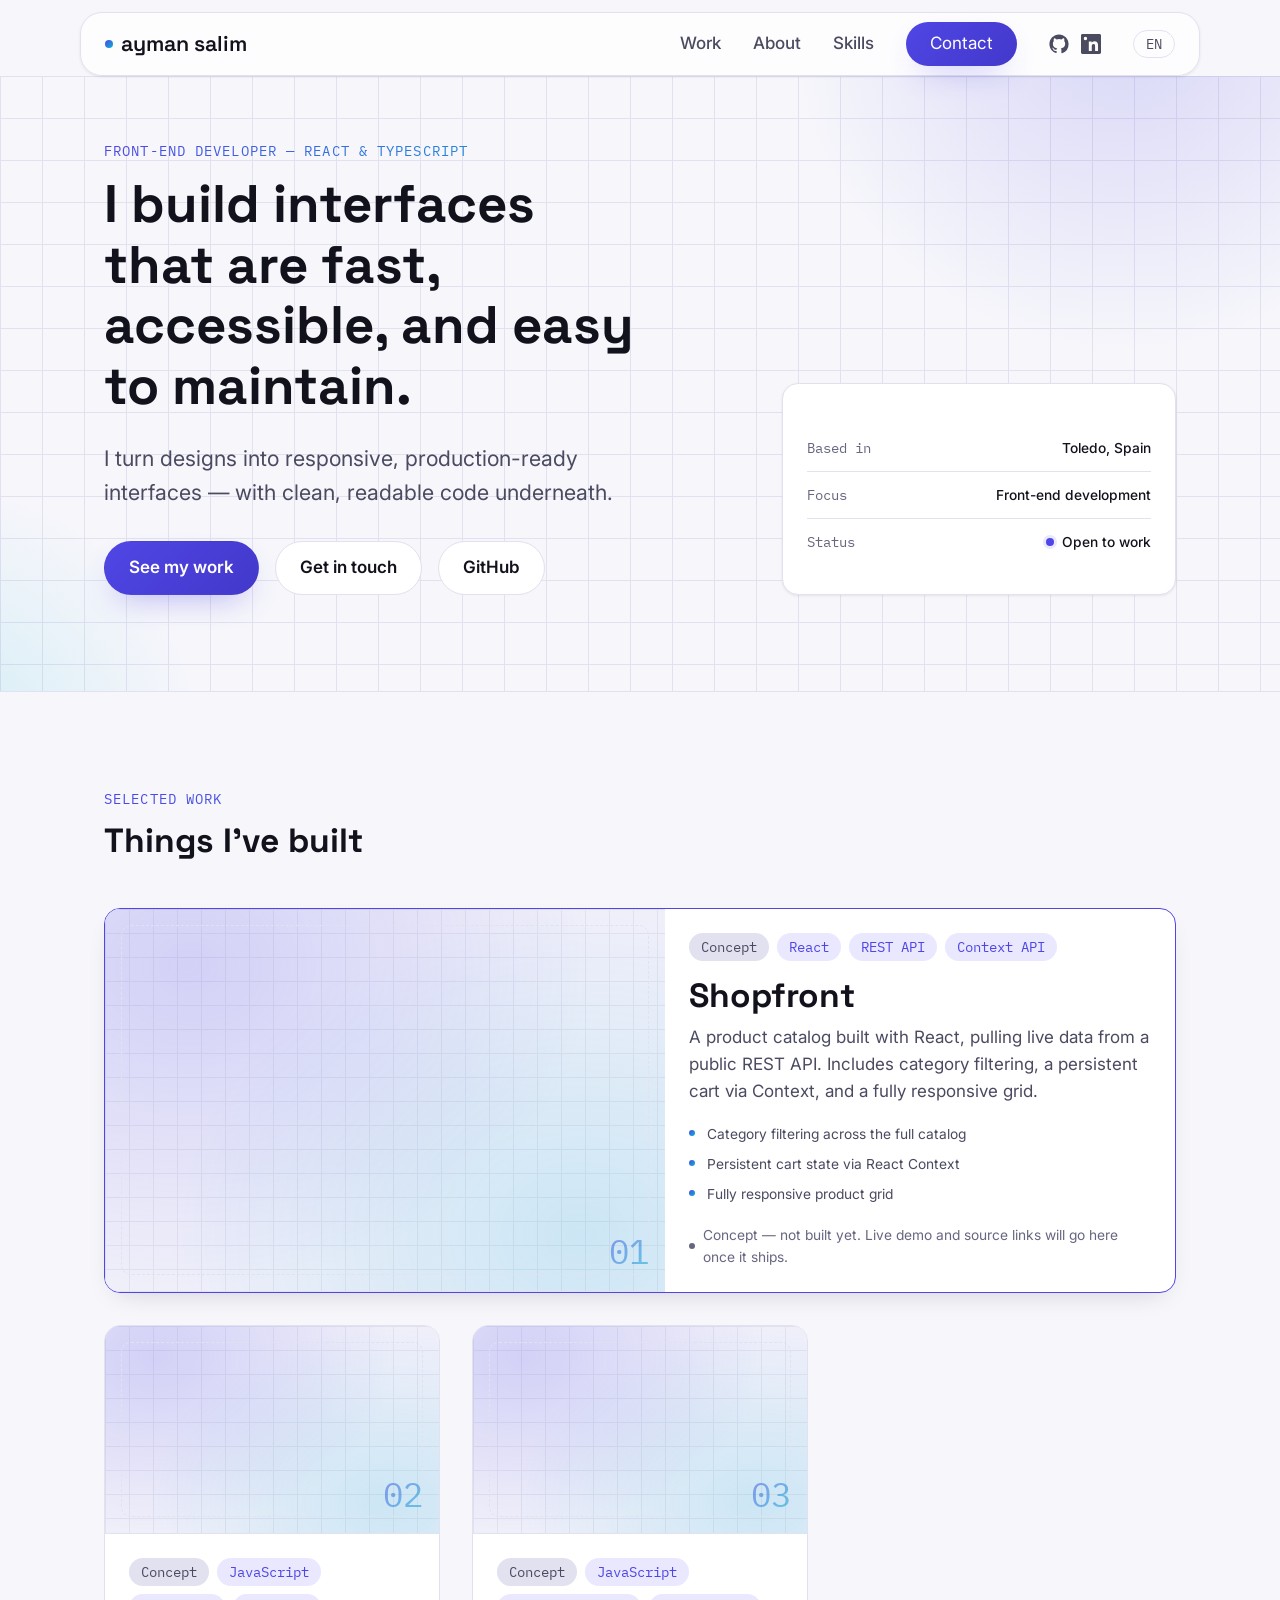
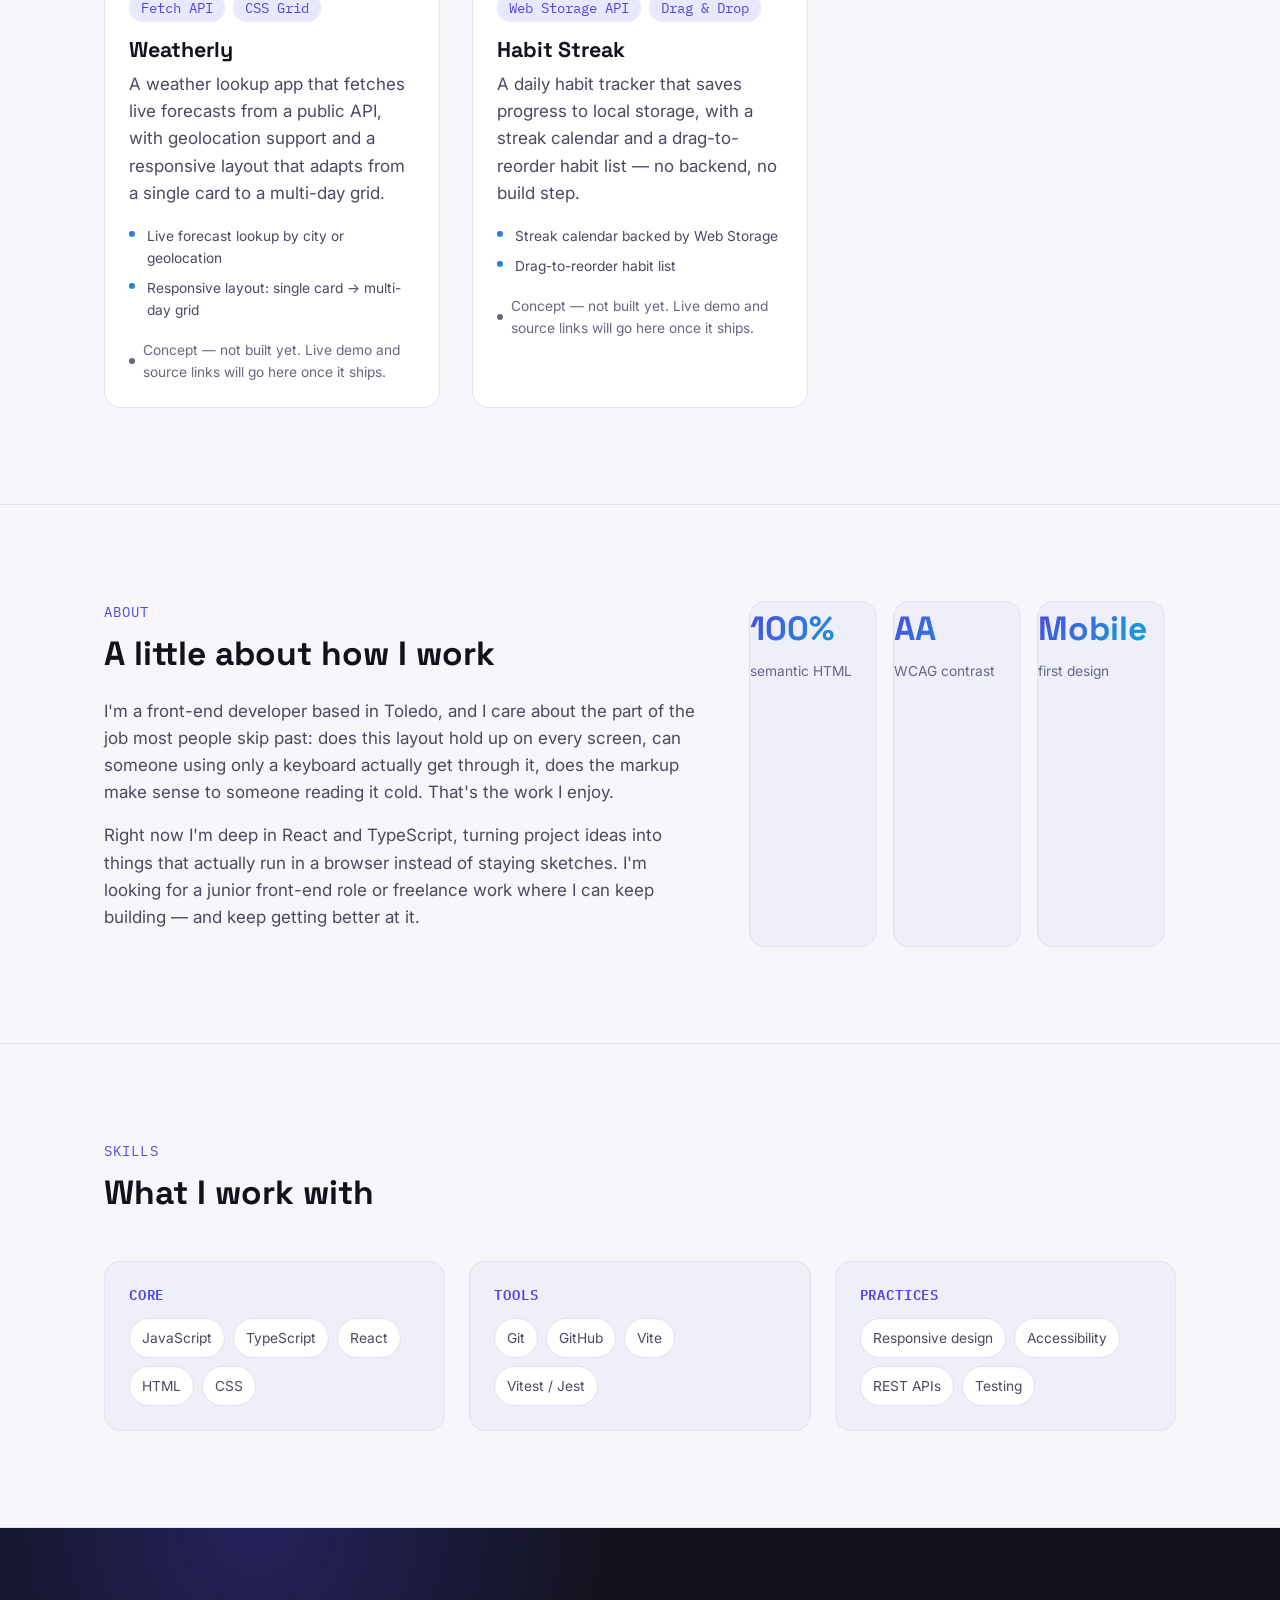
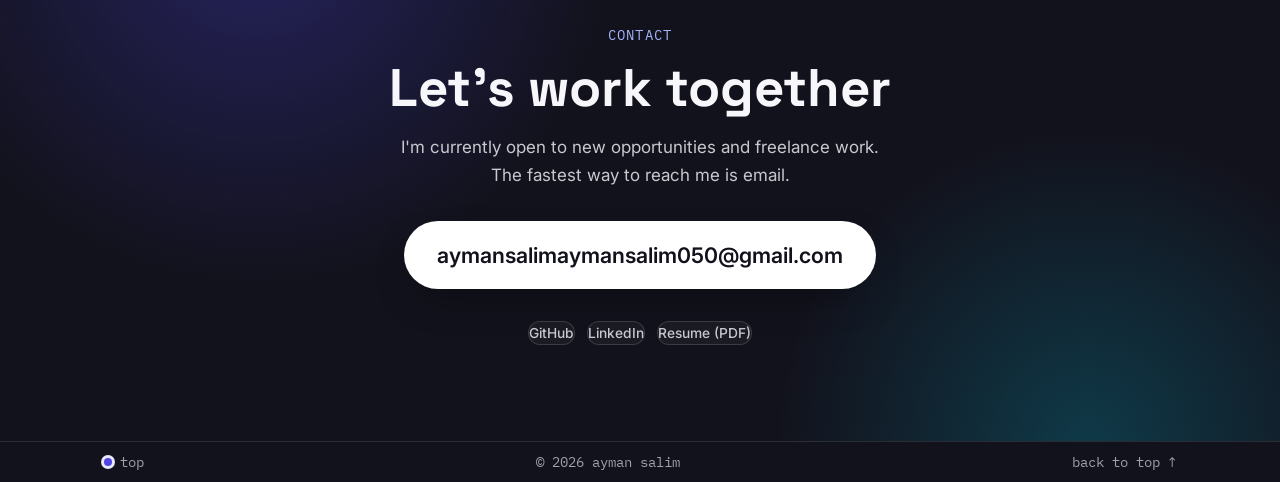
==== commit dab662a2: "Typography: switch body font to Inter; consolidate glow/shadow/motion values into consistent design " ====
--- a/index.html
+++ b/index.html
@@ -20,7 +20,7 @@
 
   <link rel="preconnect" href="https://fonts.googleapis.com">
   <link rel="preconnect" href="https://fonts.gstatic.com" crossorigin>
-  <link href="https://fonts.googleapis.com/css2?family=IBM+Plex+Mono:wght@400;500&family=IBM+Plex+Sans:wght@400;500;600&family=Space+Grotesk:wght@500;600;700&display=swap" rel="stylesheet">
+  <link href="https://fonts.googleapis.com/css2?family=IBM+Plex+Mono:wght@400;500&family=Inter:wght@400;500;600;700&family=Space+Grotesk:wght@500;600;700&display=swap" rel="stylesheet">
 
   <link rel="stylesheet" href="styles.css">
 </head>
--- a/styles.css
+++ b/styles.css
@@ -6,18 +6,49 @@
    ========================================================================== */
 :root {
   /* Color */
-  --bg: #F7F7F4;
+  --bg: #F6F6FB;
   --bg-raised: #FFFFFF;
-  --ink: #15171C;
-  --ink-soft: #52565F;
-  --ink-faint: #6B6E76;
-  --accent: #2F5D50;
-  --accent-soft: #E4EDE9;
-  --line: #DEDCD3;
+  --surface: #EFEFFA;
+  --ink: #12121C;
+  --ink-soft: #4A4A61;
+  --ink-faint: #666680;
+  --accent: #4F46E5;
+  --accent-2: #06B6D4;
+  --accent-soft: #E9E8FE;
+  --accent-2-soft: #DFF9FC;
+  --line: #E1E1EF;
+
+  /* Gradients: "brand" is the bright indigo→cyan pairing used for decorative
+     accents (text-clip, dots, borders) against light surfaces. "button" is a
+     darker indigo range reserved for buttons — it's the one guaranteed to
+     keep white text at a safe contrast ratio across the whole gradient. */
+  --gradient-brand: linear-gradient(135deg, var(--accent), var(--accent-2));
+  --gradient-button: linear-gradient(135deg, #4F46E5, #4338CA);
+
+  /* Elevation */
+  --shadow-sm: 0 1px 3px rgba(18, 18, 28, 0.08);
+  --shadow-md: 0 10px 28px -14px rgba(18, 18, 28, 0.22);
+  --shadow-lg: 0 24px 56px -20px rgba(18, 18, 28, 0.28);
+  --shadow-accent: 0 14px 32px -14px rgba(79, 70, 229, 0.45);
+  --shadow-accent-hover: 0 20px 40px -16px rgba(67, 56, 202, 0.55);
+
+  /* Glow: one soft + one strong value per accent color, reused everywhere a
+     decorative radial gradient is needed (hero, project placeholders,
+     contact) instead of tuning a one-off opacity per section. */
+  --glow-1: rgba(79, 70, 229, 0.18);
+  --glow-1-strong: rgba(79, 70, 229, 0.32);
+  --glow-2: rgba(6, 182, 212, 0.15);
+  --glow-2-strong: rgba(6, 182, 212, 0.24);
+
+  /* Motion: hover "lift" scales with element size, but always from this
+     fixed set — never a one-off translateY value. */
+  --lift-sm: -1px;
+  --lift-md: -2px;
+  --lift-lg: -4px;
 
   /* Type */
   --font-display: "Space Grotesk", sans-serif;
-  --font-body: "IBM Plex Sans", sans-serif;
+  --font-body: "Inter", sans-serif;
   --font-mono: "IBM Plex Mono", monospace;
 
   /* Fluid type scale: clamp(min, preferred, max) so text scales smoothly
@@ -39,7 +70,13 @@
   --space-16: 4rem;
   --space-24: 6rem;
 
-  --radius: 3px;
+  /* Radius: --radius-pill for anything button/badge-shaped, --radius for
+     cards/panels, --radius-lg for the biggest containers (header, hero). */
+  --radius-sm: 10px;
+  --radius: 16px;
+  --radius-lg: 22px;
+  --radius-pill: 999px;
+
   --max-width: 1120px;
   --transition: 160ms ease;
 }
@@ -80,6 +117,7 @@
 :focus-visible {
   outline: 2px solid var(--accent);
   outline-offset: 3px;
+  border-radius: 4px;
 }
 
 .sr-only {
@@ -99,7 +137,7 @@
   background: var(--ink);
   color: var(--bg);
   padding: var(--space-2) var(--space-4);
-  border-radius: var(--radius);
+  border-radius: var(--radius-sm);
   z-index: 100;
   transition: top var(--transition);
 }
@@ -128,7 +166,10 @@
 .eyebrow {
   font-family: var(--font-mono);
   font-size: var(--step-sm);
-  color: var(--accent);
+  background: var(--gradient-brand);
+  -webkit-background-clip: text;
+  background-clip: text;
+  color: transparent;
   text-transform: uppercase;
   letter-spacing: 0.08em;
   margin: 0 0 var(--space-3);
@@ -142,17 +183,31 @@
   align-items: center;
   gap: var(--space-2);
   padding: var(--space-3) var(--space-6);
-  border-radius: var(--radius);
+  border-radius: var(--radius-pill);
   font-weight: 600;
   font-size: var(--step-base);
   border: 1px solid transparent;
-  transition: background var(--transition), color var(--transition), border-color var(--transition);
-}
-.btn-primary { background: var(--ink); color: var(--bg); }
-.btn-primary:hover { background: var(--accent); }
-.btn-ghost { border-color: var(--line); color: var(--ink); }
-.btn-ghost:hover { border-color: var(--ink); }
-.btn-large { padding: var(--space-4) var(--space-8); font-size: var(--step-lg); }
+  transition: transform var(--transition), box-shadow var(--transition), background var(--transition), border-color var(--transition), color var(--transition);
+}
+.btn-primary {
+  background: var(--gradient-button);
+  color: #fff;
+  box-shadow: var(--shadow-accent);
+}
+.btn-primary:hover { transform: translateY(var(--lift-md)); box-shadow: var(--shadow-accent-hover); }
+.btn-ghost { border-color: var(--line); color: var(--ink); background: var(--bg-raised); }
+.btn-ghost:hover { border-color: var(--accent); color: var(--accent); transform: translateY(var(--lift-md)); box-shadow: var(--shadow-sm); }
+.btn-large { padding: var(--space-4) var(--space-8); font-size: var(--step-lg); max-width: 100%; }
+
+@media (max-width: 480px) {
+  .btn-large {
+    font-size: var(--step-base);
+    padding: var(--space-3) var(--space-5);
+    white-space: normal;
+    word-break: break-word;
+    text-align: center;
+  }
+}
 
 /* ==========================================================================
    HEADER / NAV
@@ -161,21 +216,38 @@
   position: sticky;
   top: 0;
   z-index: 50;
-  background: var(--bg);
-  border-bottom: 1px solid var(--line);
+  padding-top: var(--space-3);
+  background: transparent;
 }
 
 .header-inner {
   display: flex;
   align-items: center;
   justify-content: space-between;
-  height: 72px;
+  height: 64px;
+  background: rgba(255, 255, 255, 0.78);
+  backdrop-filter: blur(14px);
+  -webkit-backdrop-filter: blur(14px);
+  border: 1px solid var(--line);
+  border-radius: var(--radius-lg);
+  box-shadow: var(--shadow-sm);
 }
 
 .logo {
+  display: inline-flex;
+  align-items: center;
+  gap: var(--space-2);
   font-family: var(--font-display);
   font-weight: 600;
   font-size: var(--step-lg);
+}
+.logo::before {
+  content: '';
+  width: 8px;
+  height: 8px;
+  border-radius: 50%;
+  background: var(--gradient-brand);
+  flex-shrink: 0;
 }
 
 .primary-nav {
@@ -183,16 +255,33 @@
   gap: var(--space-8);
   align-items: center;
 }
-.primary-nav a { font-weight: 500; color: var(--ink-soft); transition: color var(--transition); }
-.primary-nav a:hover { color: var(--ink); }
+.primary-nav a:not(.nav-cta) { position: relative; font-weight: 500; color: var(--ink-soft); transition: color var(--transition); }
+.primary-nav a:not(.nav-cta):hover { color: var(--ink); }
+.primary-nav a:not(.nav-cta)::after {
+  content: '';
+  position: absolute;
+  left: 0; right: 0; bottom: -6px;
+  height: 2px;
+  border-radius: 2px;
+  background: var(--gradient-brand);
+  transform: scaleX(0);
+  transform-origin: left;
+  transition: transform var(--transition);
+}
+.primary-nav a:not(.nav-cta):hover::after,
+.primary-nav a.active-link::after { transform: scaleX(1); }
+.primary-nav a.active-link { color: var(--accent); }
+
 .primary-nav a.nav-cta {
-  color: var(--ink);
-  border: 1px solid var(--line);
-  border-radius: var(--radius);
-  padding: var(--space-2) var(--space-4);
-}
-.primary-nav a.nav-cta:hover { border-color: var(--ink); }
-.primary-nav a.active-link { color: var(--accent); }
+  color: #fff;
+  background: var(--gradient-button);
+  border: none;
+  border-radius: var(--radius-pill);
+  padding: var(--space-2) var(--space-6);
+  box-shadow: var(--shadow-accent);
+  transition: transform var(--transition), box-shadow var(--transition);
+}
+.primary-nav a.nav-cta:hover { transform: translateY(var(--lift-sm)); box-shadow: var(--shadow-accent-hover); color: #fff; }
 
 .lang-toggle {
   font-family: var(--font-mono);
@@ -200,20 +289,20 @@
   color: var(--ink-soft);
   background: none;
   border: 1px solid var(--line);
-  border-radius: var(--radius);
+  border-radius: var(--radius-pill);
   padding: var(--space-1) var(--space-3);
   cursor: pointer;
-  transition: border-color var(--transition), color var(--transition);
-}
-.lang-toggle:hover { border-color: var(--accent); color: var(--accent); }
+  transition: border-color var(--transition), color var(--transition), box-shadow var(--transition);
+}
+.lang-toggle:hover { border-color: var(--accent); color: var(--accent); box-shadow: 0 0 0 3px var(--accent-soft); }
 
 .nav-icons { display: flex; gap: var(--space-3); }
 .nav-icon-link {
   display: flex;
   color: var(--ink-soft);
-  transition: color var(--transition);
-}
-.nav-icon-link:hover { color: var(--accent); }
+  transition: color var(--transition), transform var(--transition);
+}
+.nav-icon-link:hover { color: var(--accent); transform: translateY(var(--lift-md)) scale(1.08); }
 
 .nav-toggle {
   display: flex;
@@ -235,19 +324,22 @@
 .nav-toggle[aria-expanded="true"] .nav-toggle-bar:nth-child(2) { opacity: 0; }
 .nav-toggle[aria-expanded="true"] .nav-toggle-bar:nth-child(3) { transform: translateY(-7px) rotate(-45deg); }
 
-/* Mobile menu: shown as a full-width dropdown when toggled open */
+/* Mobile menu: shown as a floating dropdown card when toggled open */
 @media (max-width: 767px) {
   .primary-nav {
     position: absolute;
-    top: 72px; left: 0; right: 0;
+    top: 84px; left: var(--space-6); right: var(--space-6);
     flex-direction: column;
     align-items: flex-start;
-    gap: var(--space-2);
-    background: var(--bg);
-    border-bottom: 1px solid var(--line);
-    padding: var(--space-4) var(--space-6) var(--space-6);
+    gap: var(--space-4);
+    background: var(--bg-raised);
+    border: 1px solid var(--line);
+    border-radius: var(--radius-lg);
+    box-shadow: var(--shadow-lg);
+    padding: var(--space-6);
   }
   .primary-nav.open { display: flex; }
+  .primary-nav a.nav-cta { width: 100%; justify-content: center; }
 }
 
 @media (min-width: 768px) {
@@ -258,7 +350,16 @@
 /* ==========================================================================
    HERO
    ========================================================================== */
-.hero { padding-block: var(--space-16) var(--space-24); }
+.hero {
+  position: relative;
+  padding-block: var(--space-16) var(--space-24);
+  background:
+    radial-gradient(480px circle at 88% -10%, var(--glow-1), transparent 70%),
+    radial-gradient(380px circle at -5% 110%, var(--glow-2), transparent 70%),
+    linear-gradient(var(--line) 1px, transparent 1px) 0 0 / 42px 42px,
+    linear-gradient(90deg, var(--line) 1px, transparent 1px) 0 0 / 42px 42px,
+    var(--bg);
+}
 
 .hero-inner {
   display: grid;
@@ -276,8 +377,11 @@
 .hero-actions { display: flex; gap: var(--space-4); flex-wrap: wrap; margin-top: var(--space-8); }
 
 .hero-meta {
-  border-top: 1px solid var(--line);
-  padding-top: var(--space-6);
+  background: var(--bg-raised);
+  border: 1px solid var(--line);
+  border-radius: var(--radius);
+  padding: var(--space-6);
+  box-shadow: var(--shadow-sm);
 }
 .hero-meta-row {
   display: flex;
@@ -286,6 +390,7 @@
   border-bottom: 1px solid var(--line);
   font-size: var(--step-sm);
 }
+.hero-meta-row:last-child { border-bottom: none; padding-bottom: 0; }
 .hero-meta-row dt { font-family: var(--font-mono); color: var(--ink-faint); }
 .hero-meta-row dd { margin: 0; font-weight: 500; display: flex; align-items: center; gap: var(--space-2); }
 
@@ -293,6 +398,7 @@
   width: 8px; height: 8px;
   border-radius: 50%;
   background: var(--accent);
+  box-shadow: 0 0 0 3px var(--accent-soft);
   display: inline-block;
 }
 
@@ -321,38 +427,67 @@
 }
 
 .project-card {
+  position: relative;
   background: var(--bg-raised);
   border: 1px solid var(--line);
   border-radius: var(--radius);
   overflow: hidden;
   counter-increment: project-counter;
-  transition: border-color var(--transition), transform var(--transition), box-shadow var(--transition);
-}
+  transition: transform var(--transition), box-shadow var(--transition), border-color var(--transition);
+}
+.project-card::before {
+  content: '';
+  position: absolute;
+  inset: 0 0 auto 0;
+  height: 3px;
+  background: var(--gradient-brand);
+  transform: scaleX(0);
+  transform-origin: left;
+  transition: transform var(--transition);
+}
+.project-card:hover::before { transform: scaleX(1); }
 .project-card:hover {
   border-color: var(--accent);
-  transform: translateY(-2px);
-  box-shadow: 0 12px 24px -14px rgba(21, 23, 28, 0.25);
+  transform: translateY(var(--lift-lg));
+  box-shadow: var(--shadow-lg);
 }
 
 .project-media {
   position: relative;
   aspect-ratio: 16 / 10;
   background:
-    repeating-linear-gradient(135deg, var(--accent-soft), var(--accent-soft) 10px, var(--bg-raised) 10px, var(--bg-raised) 20px);
+    radial-gradient(120% 140% at 15% 15%, var(--glow-1), transparent 60%),
+    radial-gradient(120% 140% at 85% 85%, var(--glow-2), transparent 60%),
+    linear-gradient(var(--line) 1px, transparent 1px) 0 0 / 24px 24px,
+    linear-gradient(90deg, var(--line) 1px, transparent 1px) 0 0 / 24px 24px,
+    var(--surface);
   border-bottom: 1px solid var(--line);
   /* Placeholder pattern — swap for a real project screenshot: <img> instead of this div. */
+}
+.project-media::after {
+  /* A faint dashed inner frame — an intentional "preview coming soon" motif,
+     not a fake screenshot. Disappears with the div once a real <img> is used. */
+  content: '';
+  position: absolute;
+  inset: var(--space-4);
+  border: 1.5px dashed var(--line);
+  border-radius: var(--radius-sm);
+  pointer-events: none;
 }
 .project-media::before {
   /* Shows 01 / 02 / 03 while the placeholder pattern is in use. Once you
      swap this div for a real <img>, the counter goes with it automatically. */
   content: counter(project-counter, decimal-leading-zero);
   position: absolute;
-  right: var(--space-3);
+  right: var(--space-4);
   bottom: var(--space-3);
   font-family: var(--font-mono);
   font-size: var(--step-xl);
-  color: var(--accent);
-  opacity: 0.35;
+  background: var(--gradient-brand);
+  -webkit-background-clip: text;
+  background-clip: text;
+  color: transparent;
+  opacity: 0.55;
 }
 
 .project-body { padding: var(--space-6); }
@@ -363,8 +498,8 @@
   font-size: var(--step-sm);
   color: var(--accent);
   background: var(--accent-soft);
-  padding: 2px var(--space-2);
-  border-radius: var(--radius);
+  padding: 3px var(--space-3);
+  border-radius: var(--radius-pill);
 }
 
 .project-card h3 { font-size: var(--step-lg); margin-bottom: var(--space-2); }
@@ -376,25 +511,55 @@
 .tag-status { color: var(--ink-soft); background: var(--line); }
 
 .project-features {
-  list-style: disc;
+  list-style: none;
   margin: 0 0 var(--space-4);
-  padding-left: 1.2em;
+  padding: 0;
+  display: flex;
+  flex-direction: column;
+  gap: var(--space-1);
   font-size: var(--step-sm);
   color: var(--ink-soft);
 }
-.project-features li { padding-block: 2px; }
+.project-features li { position: relative; padding-left: 1.3em; padding-block: 2px; }
+.project-features li::before {
+  content: '';
+  position: absolute;
+  left: 0; top: 0.6em;
+  width: 6px; height: 6px;
+  border-radius: 50%;
+  background: var(--gradient-brand);
+}
 
 .project-status {
+  display: inline-flex;
+  align-items: center;
+  gap: var(--space-2);
   font-size: var(--step-sm);
   color: var(--ink-faint);
-  font-style: italic;
   margin: 0;
 }
+.project-status::before {
+  content: '';
+  width: 6px; height: 6px;
+  border-radius: 50%;
+  background: var(--ink-faint);
+  flex-shrink: 0;
+}
 
 /* The one project card called out as the strongest/most complete concept —
-   full-width so it reads as the headline piece, not just another card. */
-.project-featured { grid-column: 1 / -1; }
+   full-width with an accent border so it reads as the headline piece. */
+.project-featured {
+  grid-column: 1 / -1;
+  border-color: var(--accent);
+  box-shadow: var(--shadow-md);
+}
 .project-featured h3 { font-size: var(--step-xl); }
+
+@media (min-width: 900px) {
+  .project-featured { display: grid; grid-template-columns: 1.1fr 1fr; }
+  .project-featured .project-media { height: 100%; aspect-ratio: auto; }
+  .project-featured .project-body { display: flex; flex-direction: column; justify-content: center; }
+}
 
 /* ==========================================================================
    ABOUT
@@ -403,9 +568,28 @@
 .about-inner { display: grid; gap: var(--space-12); }
 .about h2 { font-size: var(--step-xl); margin-bottom: var(--space-6); }
 
-.about-facts { display: flex; gap: var(--space-8); align-items: flex-start; }
-.fact { display: flex; flex-direction: column; }
-.fact-num { font-family: var(--font-display); font-size: var(--step-xl); font-weight: 700; color: var(--accent); }
+.about-facts { display: flex; flex-wrap: wrap; gap: var(--space-4); align-items: stretch; }
+.fact {
+  display: flex;
+  flex-direction: column;
+  gap: var(--space-1);
+  padding: var(--space-4) var(--space-5);
+  background: var(--surface);
+  border: 1px solid var(--line);
+  border-radius: var(--radius);
+  min-width: 128px;
+  transition: border-color var(--transition), transform var(--transition);
+}
+.fact:hover { border-color: var(--accent); transform: translateY(var(--lift-sm)); }
+.fact-num {
+  font-family: var(--font-display);
+  font-size: var(--step-xl);
+  font-weight: 700;
+  background: var(--gradient-brand);
+  -webkit-background-clip: text;
+  background-clip: text;
+  color: transparent;
+}
 .fact-label { font-size: var(--step-sm); color: var(--ink-faint); }
 
 @media (min-width: 900px) {
@@ -418,44 +602,95 @@
 .skills { padding-block: var(--space-24); border-top: 1px solid var(--line); }
 .skills h2 { font-size: var(--step-xl); margin-bottom: var(--space-12); }
 
-.skills-grid { display: grid; gap: var(--space-8); grid-template-columns: 1fr; }
+.skills-grid { display: grid; gap: var(--space-6); grid-template-columns: 1fr; }
 @media (min-width: 700px) {
   .skills-grid { grid-template-columns: repeat(3, 1fr); }
 }
 
-.skill-group h3 { font-size: var(--step-base); margin-bottom: var(--space-4); }
+.skill-group {
+  background: var(--surface);
+  border: 1px solid var(--line);
+  border-radius: var(--radius);
+  padding: var(--space-6);
+}
+.skill-group h3 {
+  font-family: var(--font-mono);
+  font-size: var(--step-sm);
+  font-weight: 600;
+  text-transform: uppercase;
+  letter-spacing: 0.06em;
+  color: var(--accent);
+  margin-bottom: var(--space-4);
+}
+.skill-group ul { display: flex; flex-wrap: wrap; gap: var(--space-2); }
 .skill-group li {
-  padding-block: var(--space-2);
-  border-bottom: 1px solid var(--line);
+  padding: var(--space-2) var(--space-3);
+  border: 1px solid var(--line);
+  border-radius: var(--radius-pill);
+  background: var(--bg-raised);
   color: var(--ink-soft);
   font-size: var(--step-sm);
-}
+  transition: border-color var(--transition), color var(--transition), transform var(--transition);
+}
+.skill-group li:hover { border-color: var(--accent); color: var(--accent); transform: translateY(var(--lift-sm)); }
 
 /* ==========================================================================
    CONTACT
    ========================================================================== */
 .contact {
+  position: relative;
+  overflow: hidden;
   padding-block: var(--space-24);
   border-top: 1px solid var(--line);
   background: var(--ink);
   color: var(--bg);
 }
-.contact-inner { text-align: center; }
+.contact::before {
+  content: '';
+  position: absolute;
+  inset: 0;
+  background:
+    radial-gradient(600px circle at 20% 0%, var(--glow-1-strong), transparent 60%),
+    radial-gradient(520px circle at 85% 100%, var(--glow-2-strong), transparent 60%);
+  pointer-events: none;
+}
+.contact-inner { position: relative; text-align: center; }
 .contact h2 { font-size: var(--step-2xl); color: var(--bg); margin-bottom: var(--space-4); }
 .contact-lede { color: #C7C9CE; max-width: 46ch; margin-inline: auto; margin-bottom: var(--space-8); }
-.contact .eyebrow { color: #9FD8C4; }
-
-.contact .btn-primary { background: var(--bg); color: var(--ink); }
-.contact .btn-primary:hover { background: #9FD8C4; }
+.contact .eyebrow {
+  background: none;
+  -webkit-background-clip: unset;
+  background-clip: unset;
+  color: #A5B4FC;
+}
+
+.contact .btn-primary { background: var(--bg-raised); color: var(--ink); box-shadow: 0 16px 40px -18px rgba(0, 0, 0, 0.5); }
+.contact .btn-primary:hover { background: #fff; transform: translateY(var(--lift-md)); box-shadow: 0 20px 48px -16px rgba(0, 0, 0, 0.6); }
 
 .contact-links {
+  position: relative;
   display: flex;
-  gap: var(--space-6);
+  flex-wrap: wrap;
+  gap: var(--space-3);
   justify-content: center;
   margin-top: var(--space-8);
 }
-.contact-links a { font-size: var(--step-sm); color: #C7C9CE; font-weight: 500; transition: color var(--transition); }
-.contact-links a:hover { color: var(--bg); }
+.contact-links a {
+  padding: var(--space-2) var(--space-5);
+  border: 1px solid rgba(255, 255, 255, 0.14);
+  border-radius: var(--radius-pill);
+  background: rgba(255, 255, 255, 0.04);
+  font-size: var(--step-sm);
+  color: #C7C9CE;
+  font-weight: 500;
+  transition: color var(--transition), transform var(--transition), border-color var(--transition), background var(--transition);
+}
+.contact-links a:hover {
+  color: var(--bg);
+  border-color: var(--accent-2);
+  background: rgba(255, 255, 255, 0.08);
+  transform: translateY(var(--lift-sm));
+}
 
 /* ==========================================================================
    FOOTER / STATUS BAR
